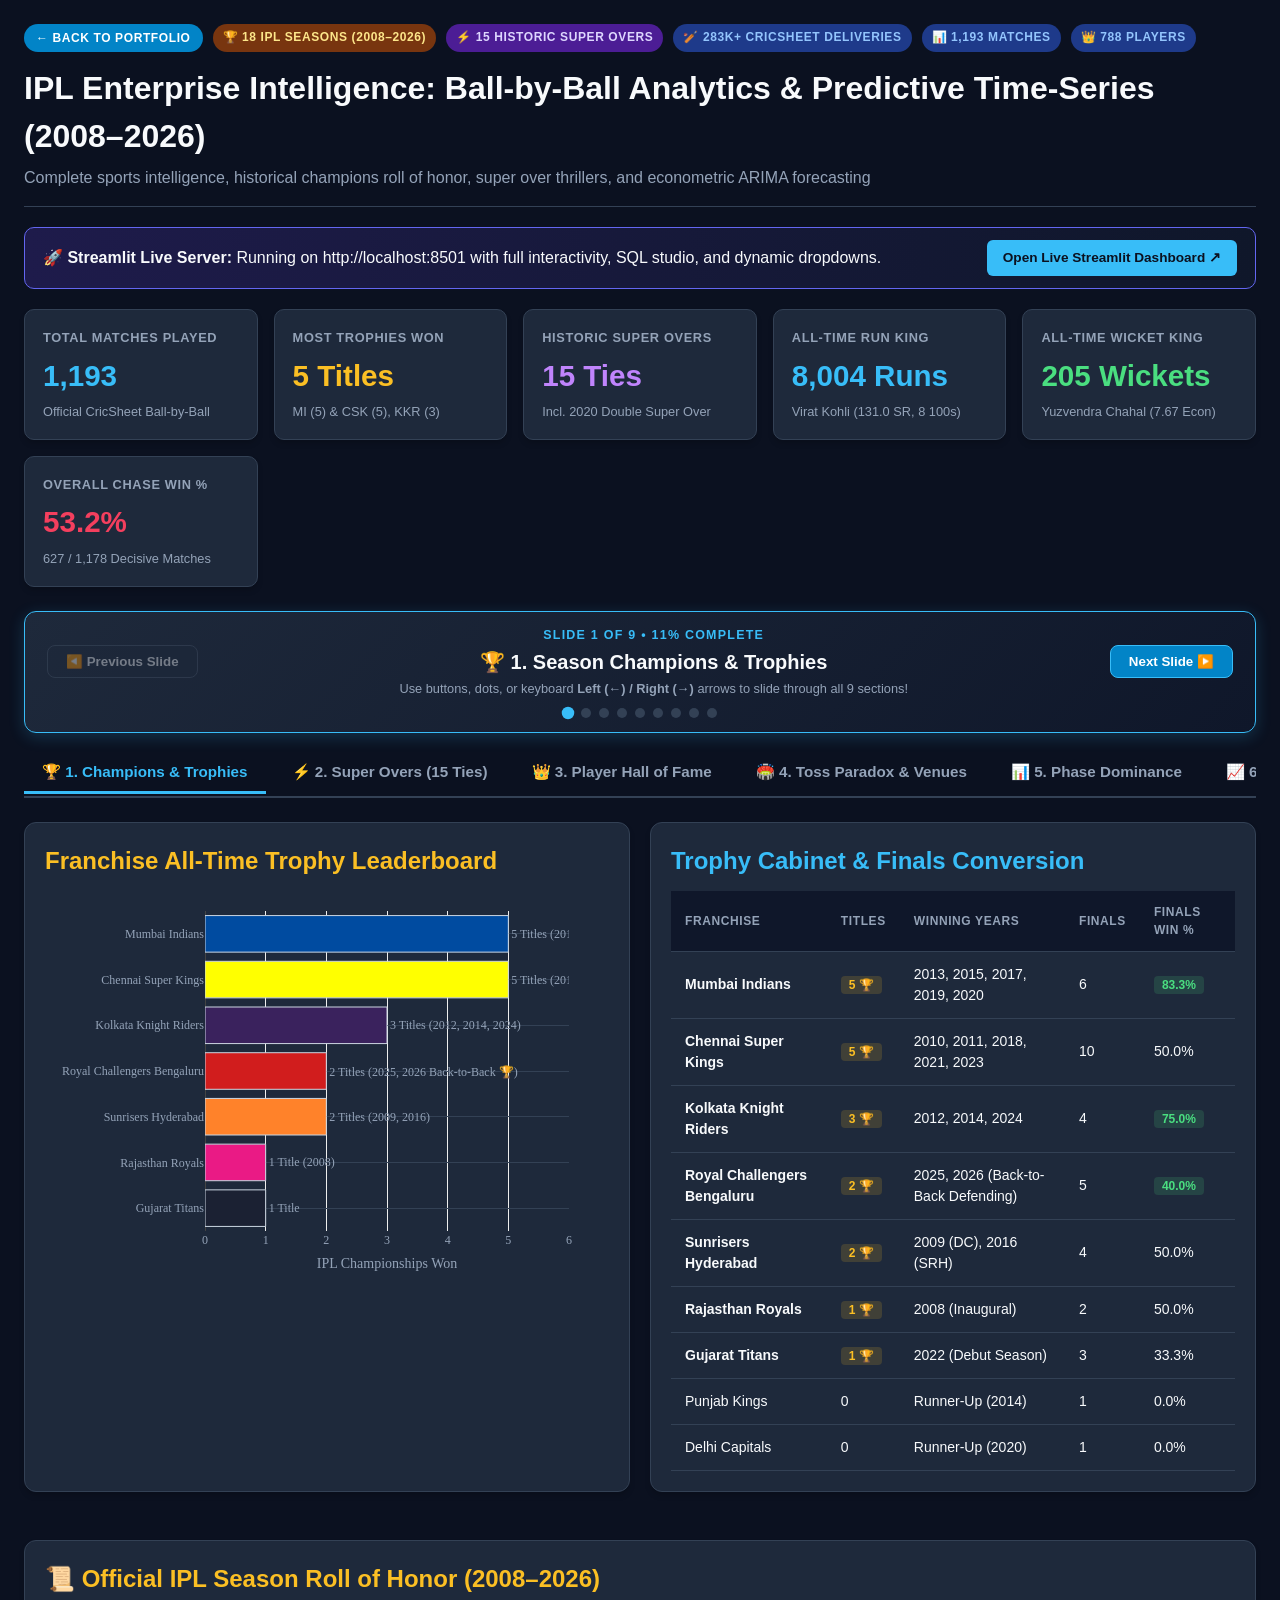
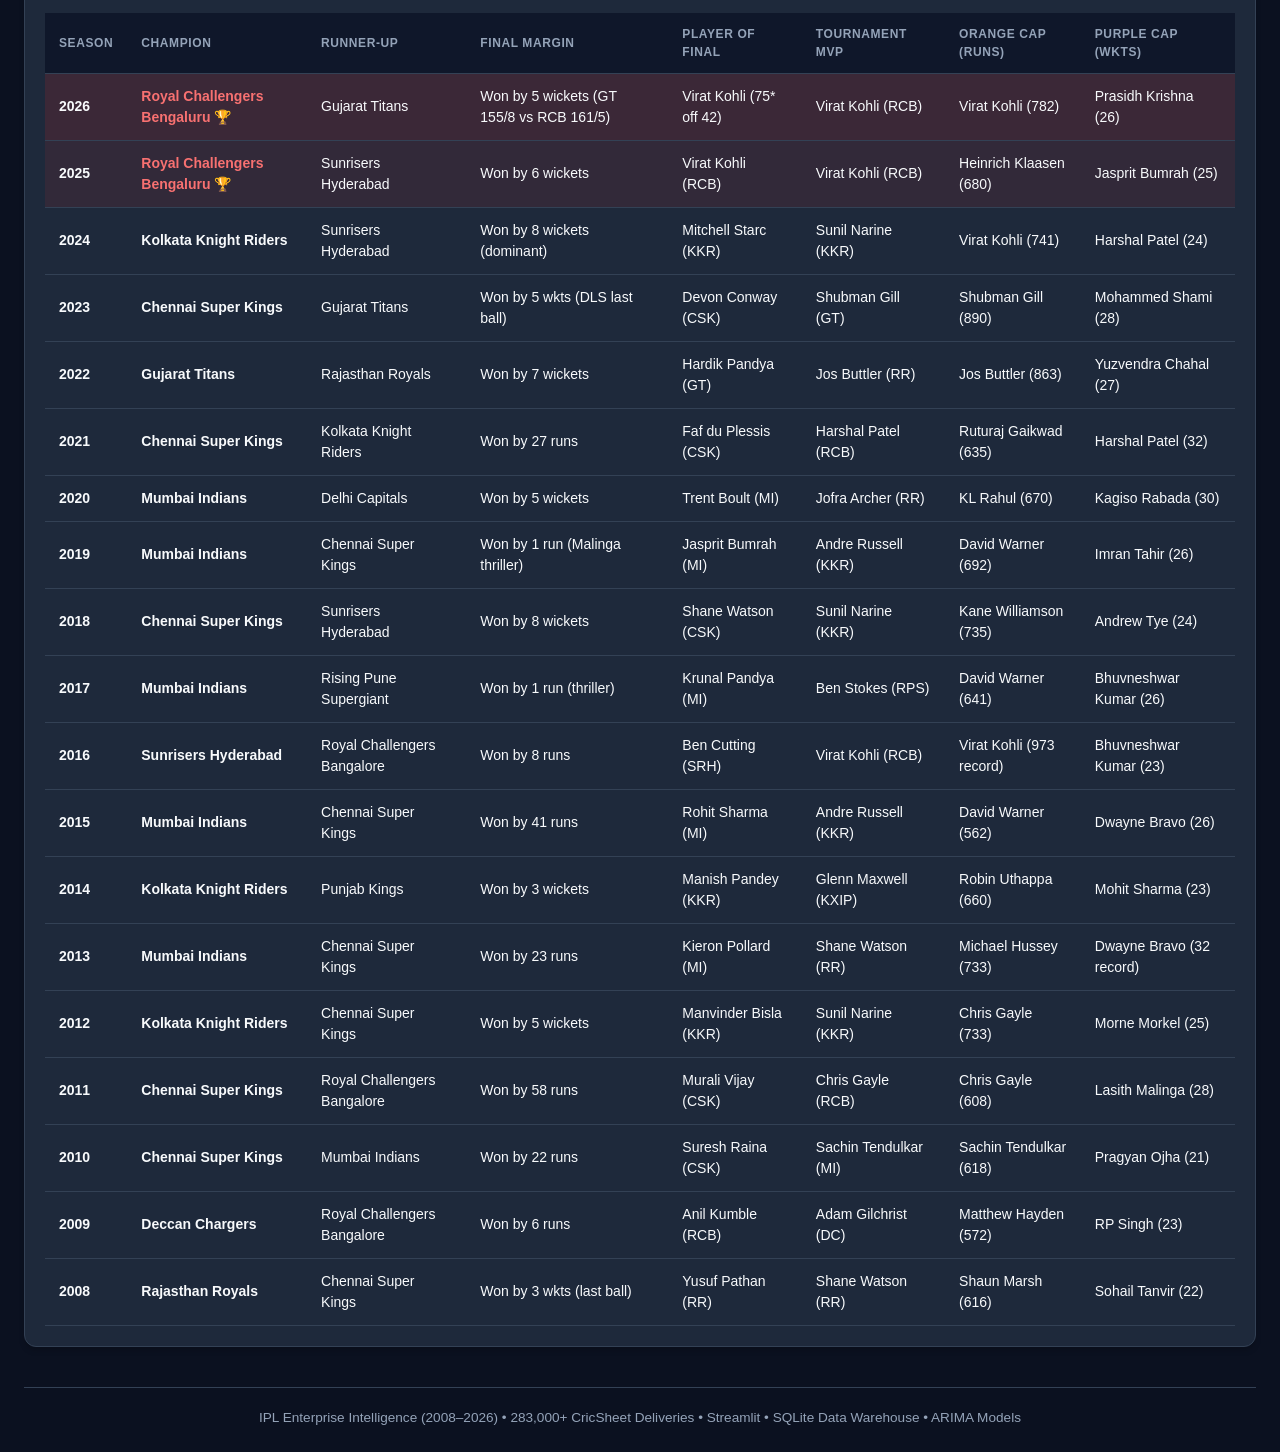
==== projects/ipl-analytics/index.html @ b5db4a4a "Launch portfolio website" ====
<!DOCTYPE html>
<html lang="en">
<head>
    <meta charset="UTF-8">
    <meta name="viewport" content="width=device-width, initial-scale=1.0">
    <title>IPL Enterprise Intelligence: Ball-by-Ball Analytics & Predictive Time-Series (2008–2026)</title>
    <!-- Plotly.js CDN -->
    <script src="https://cdn.plot.ly/plotly-2.35.2.min.js"></script>
    <style>
        :root {
            --bg-primary: #0b1120;
            --bg-card: #1e293b;
            --bg-card-hover: #24344d;
            --border-color: #334155;
            --text-primary: #f8fafc;
            --text-secondary: #94a3b8;
            --accent-blue: #38bdf8;
            --accent-green: #4ade80;
            --accent-orange: #fb923c;
            --accent-purple: #c084fc;
            --accent-gold: #fbbf24;
            --accent-rose: #f43f5e;
        }

        * {
            box-sizing: border-box;
            margin: 0;
            padding: 0;
            font-family: -apple-system, BlinkMacSystemFont, "Segoe UI", Roboto, Helvetica, Arial, sans-serif;
        }

        body {
            background-color: var(--bg-primary);
            color: var(--text-primary);
            padding: 24px;
            line-height: 1.5;
        }

        .container {
            max-width: 1440px;
            margin: 0 auto;
        }

        header {
            margin-bottom: 20px;
            border-bottom: 1px solid var(--border-color);
            padding-bottom: 16px;
        }

        .badge-row {
            display: flex;
            gap: 10px;
            margin-bottom: 12px;
            flex-wrap: wrap;
        }

        .badge {
            background-color: #1e3a8a;
            color: #93c5fd;
            font-size: 0.75rem;
            font-weight: 700;
            padding: 4px 10px;
            border-radius: 9999px;
            letter-spacing: 0.05em;
            text-transform: uppercase;
        }

        .badge-gold {
            background-color: #78350f;
            color: #fde68a;
        }

        .badge-purple {
            background-color: #4c1d95;
            color: #ddd6fe;
        }

        h1 {
            font-size: 2rem;
            font-weight: 800;
            color: var(--text-primary);
            margin-bottom: 6px;
        }

        .subtitle {
            font-size: 1rem;
            color: var(--text-secondary);
        }

        /* Top Bar Info */
        .live-bar {
            background: linear-gradient(90deg, #1e1b4b, #0f172a);
            border: 1px solid #6366f1;
            border-radius: 10px;
            padding: 12px 18px;
            margin-bottom: 20px;
            display: flex;
            justify-content: space-between;
            align-items: center;
            flex-wrap: wrap;
            gap: 12px;
        }

        .live-bar a {
            background: #38bdf8;
            color: #0b1120;
            text-decoration: none;
            padding: 8px 16px;
            border-radius: 6px;
            font-weight: 700;
            font-size: 0.85rem;
            transition: 0.2s;
        }
        .live-bar a:hover {
            background: #7dd3fc;
        }

        /* Navigation Tabs */
        .tab-nav {
            display: flex;
            gap: 8px;
            margin-bottom: 24px;
            border-bottom: 2px solid var(--border-color);
            overflow-x: auto;
            padding-bottom: 2px;
        }

        .tab-btn {
            background: transparent;
            color: var(--text-secondary);
            border: none;
            padding: 10px 18px;
            font-size: 0.95rem;
            font-weight: 600;
            cursor: pointer;
            border-bottom: 3px solid transparent;
            transition: all 0.2s;
            white-space: nowrap;
        }

        .tab-btn:hover {
            color: var(--text-primary);
            background: rgba(255, 255, 255, 0.04);
        }

        .tab-btn.active {
            color: var(--accent-blue);
            border-bottom: 3px solid var(--accent-blue);
        }

        .tab-pane {
            display: none;
        }

        .tab-pane.active {
            display: block;
        }

        /* KPI Grid */
        .kpi-grid {
            display: grid;
            grid-template-columns: repeat(auto-fit, minmax(210px, 1fr));
            gap: 16px;
            margin-bottom: 24px;
        }

        .kpi-card {
            background: var(--bg-card);
            border: 1px solid var(--border-color);
            border-radius: 10px;
            padding: 18px;
            box-shadow: 0 4px 6px -1px rgba(0, 0, 0, 0.2);
            transition: transform 0.2s;
        }

        .kpi-card:hover {
            transform: translateY(-2px);
            background: var(--bg-card-hover);
        }

        .kpi-title {
            font-size: 0.8rem;
            text-transform: uppercase;
            font-weight: 700;
            color: var(--text-secondary);
            margin-bottom: 6px;
            letter-spacing: 0.05em;
        }

        .kpi-val {
            font-size: 1.85rem;
            font-weight: 800;
            color: var(--accent-blue);
        }

        .kpi-sub {
            font-size: 0.8rem;
            color: var(--text-secondary);
            margin-top: 4px;
        }

        /* Grid Layouts */
        .grid-2 {
            display: grid;
            grid-template-columns: 1fr 1fr;
            gap: 20px;
            margin-bottom: 24px;
        }

        @media (max-width: 1024px) {
            .grid-2 {
                grid-template-columns: 1fr;
            }
        }

        .card-box {
            background: var(--bg-card);
            border: 1px solid var(--border-color);
            border-radius: 12px;
            padding: 20px;
            box-shadow: 0 4px 6px -1px rgba(0, 0, 0, 0.2);
            margin-bottom: 24px;
        }

        /* Champions & Super Over Cards */
        .champ-card {
            background: linear-gradient(135deg, #1e293b 0%, #0f172a 100%);
            border: 1px solid #475569;
            border-radius: 10px;
            padding: 16px;
            margin-bottom: 14px;
        }

        .champ-card:hover {
            border-color: var(--accent-gold);
        }

        .so-card {
            background: linear-gradient(135deg, #2e1065 0%, #1e1b4b 100%);
            border: 1px solid #7c3aed;
            border-radius: 10px;
            padding: 16px;
            margin-bottom: 14px;
        }

        .so-card.double {
            border: 2px solid #ec4899;
            background: linear-gradient(135deg, #500724 0%, #2e1065 100%);
        }

        /* Tables */
        table {
            width: 100%;
            border-collapse: collapse;
            font-size: 0.875rem;
            text-align: left;
            margin-top: 10px;
        }

        th, td {
            padding: 12px 14px;
            border-bottom: 1px solid var(--border-color);
        }

        th {
            background-color: #0f172a;
            color: var(--text-secondary);
            text-transform: uppercase;
            font-size: 0.75rem;
            letter-spacing: 0.05em;
        }

        tr:hover {
            background-color: rgba(255, 255, 255, 0.03);
        }

        .tag-pass {
            background: rgba(74, 222, 128, 0.15);
            color: #4ade80;
            padding: 2px 8px;
            border-radius: 4px;
            font-weight: 600;
            font-size: 0.75rem;
        }

        .tag-gold {
            background: rgba(251, 191, 36, 0.15);
            color: #fbbf24;
            padding: 2px 8px;
            border-radius: 4px;
            font-weight: 700;
            font-size: 0.75rem;
        }

        footer {
            text-align: center;
            font-size: 0.85rem;
            color: var(--text-secondary);
            margin-top: 40px;
            padding-top: 20px;
            border-top: 1px solid var(--border-color);
        }
    </style>
</head>
<body>
    <div class="container">
        <header>
            <div class="badge-row">
                <a href="../../index.html" class="badge" style="background-color: #0284c7; color: #fff; text-decoration: none; display: inline-flex; align-items: center; gap: 4px; padding: 5px 12px;">← Back to Portfolio</a>
                <span class="badge badge-gold">🏆 18 IPL Seasons (2008–2026)</span>
                <span class="badge badge-purple">⚡ 15 Historic Super Overs</span>
                <span class="badge">🏏 283k+ CricSheet Deliveries</span>
                <span class="badge">📊 1,193 Matches</span>
                <span class="badge">👑 788 Players</span>
            </div>
            <h1>IPL Enterprise Intelligence: Ball-by-Ball Analytics & Predictive Time-Series (2008–2026)</h1>
            <p class="subtitle">Complete sports intelligence, historical champions roll of honor, super over thrillers, and econometric ARIMA forecasting</p>
        </header>

        <!-- Live Server Status Bar -->
        <div class="live-bar">
            <div>
                <strong>🚀 Streamlit Live Server:</strong> Running on <code>http://localhost:8501</code> with full interactivity, SQL studio, and dynamic dropdowns.
            </div>
            <a href="http://localhost:8501" target="_blank">Open Live Streamlit Dashboard ↗</a>
        </div>

        <!-- Global Master KPIs -->
        <div class="kpi-grid">
            <div class="kpi-card">
                <div class="kpi-title">Total Matches Played</div>
                <div class="kpi-val">1,193</div>
                <div class="kpi-sub">Official CricSheet Ball-by-Ball</div>
            </div>
            <div class="kpi-card">
                <div class="kpi-title">Most Trophies Won</div>
                <div class="kpi-val" style="color: #fbbf24;">5 Titles</div>
                <div class="kpi-sub">MI (5) & CSK (5), KKR (3)</div>
            </div>
            <div class="kpi-card">
                <div class="kpi-title">Historic Super Overs</div>
                <div class="kpi-val" style="color: #c084fc;">15 Ties</div>
                <div class="kpi-sub">Incl. 2020 Double Super Over</div>
            </div>
            <div class="kpi-card">
                <div class="kpi-title">All-Time Run King</div>
                <div class="kpi-val" style="color: #38bdf8;">8,004 Runs</div>
                <div class="kpi-sub">Virat Kohli (131.0 SR, 8 100s)</div>
            </div>
            <div class="kpi-card">
                <div class="kpi-title">All-Time Wicket King</div>
                <div class="kpi-val" style="color: #4ade80;">205 Wickets</div>
                <div class="kpi-sub">Yuzvendra Chahal (7.67 Econ)</div>
            </div>
            <div class="kpi-card">
                <div class="kpi-title">Overall Chase Win %</div>
                <div class="kpi-val" style="color: #f43f5e;">53.2%</div>
                <div class="kpi-sub">627 / 1,178 Decisive Matches</div>
            </div>
        </div>

        <!-- Master Slide Presentation Deck Controller -->
        <div style="background: linear-gradient(135deg, #1e293b 0%, #0f172a 100%); border: 1.5px solid #38bdf8; border-radius: 12px; padding: 14px 22px; margin-bottom: 20px; box-shadow: 0 4px 16px rgba(56, 189, 248, 0.2);">
            <div style="display: flex; justify-content: space-between; align-items: center; flex-wrap: wrap; gap: 10px;">
                <button onclick="changeSlide(-1)" id="btn-prev-slide" style="background: #1e293b; border: 1px solid #475569; color: #f8fafc; padding: 8px 18px; border-radius: 8px; font-weight: 700; cursor: pointer; transition: all 0.2s;">◀️ Previous Slide</button>
                <div style="text-align: center;">
                    <div style="font-size: 0.78rem; font-weight: 800; color: #38bdf8; letter-spacing: 0.1em; text-transform: uppercase;" id="slide-num-indicator">SLIDE 1 OF 9 • 11% COMPLETE</div>
                    <div style="font-size: 1.25rem; font-weight: 800; color: #f8fafc; margin: 2px 0;" id="slide-title-indicator">🏆 1. Season Champions & Trophies</div>
                    <div style="font-size: 0.8rem; color: #94a3b8;">Use buttons, dots, or keyboard <strong>Left (←) / Right (→)</strong> arrows to slide through all 9 sections!</div>
                </div>
                <button onclick="changeSlide(1)" id="btn-next-slide" style="background: #0284c7; border: 1px solid #38bdf8; color: #ffffff; padding: 8px 18px; border-radius: 8px; font-weight: 700; cursor: pointer; transition: all 0.2s;">Next Slide ▶️</button>
            </div>
            <!-- Slide Dots -->
            <div style="display: flex; justify-content: center; gap: 8px; margin-top: 10px;" id="slide-dots-container"></div>
        </div>

        <!-- Master Navigation Tabs -->
        <div class="tab-nav">
            <button class="tab-btn active" onclick="currentSlideIdx=0; updateSlideUI();">🏆 1. Champions & Trophies</button>
            <button class="tab-btn" onclick="currentSlideIdx=1; updateSlideUI();">⚡ 2. Super Overs (15 Ties)</button>
            <button class="tab-btn" onclick="currentSlideIdx=2; updateSlideUI();">👑 3. Player Hall of Fame</button>
            <button class="tab-btn" onclick="currentSlideIdx=3; updateSlideUI();">🏟️ 4. Toss Paradox & Venues</button>
            <button class="tab-btn" onclick="currentSlideIdx=4; updateSlideUI();">📊 5. Phase Dominance</button>
            <button class="tab-btn" onclick="currentSlideIdx=5; updateSlideUI();">📈 6. ARIMA Forecasting</button>
            <button class="tab-btn" onclick="currentSlideIdx=6; updateSlideUI();">⚔️ 7. Franchise Rivalries</button>
            <button class="tab-btn" onclick="currentSlideIdx=7; updateSlideUI();">🏏 8. IPL 2026 Standings</button>
            <button class="tab-btn" onclick="currentSlideIdx=8; updateSlideUI();">🗄️ 9. Master SQL Suite</button>
        </div>

        <!-- ========================================================= -->
        <!-- TAB 1: SEASON CHAMPIONS & TROPHY CABINET -->
        <!-- ========================================================= -->
        <div id="tab-champions" class="tab-pane active">
            <div class="grid-2">
                <div class="card-box">
                    <h2 style="margin-bottom: 12px; color: var(--accent-gold);">Franchise All-Time Trophy Leaderboard</h2>
                    <div id="chart-trophies" style="height: 380px;"></div>
                </div>
                <div class="card-box">
                    <h2 style="margin-bottom: 12px; color: var(--accent-blue);">Trophy Cabinet & Finals Conversion</h2>
                    <table>
                        <thead>
                            <tr>
                                <th>Franchise</th>
                                <th>Titles</th>
                                <th>Winning Years</th>
                                <th>Finals</th>
                                <th>Finals Win %</th>
                            </tr>
                        </thead>
                        <tbody>
                            <tr><td><strong>Mumbai Indians</strong></td><td><span class="tag-gold">5 🏆</span></td><td>2013, 2015, 2017, 2019, 2020</td><td>6</td><td><span class="tag-pass">83.3%</span></td></tr>
                            <tr><td><strong>Chennai Super Kings</strong></td><td><span class="tag-gold">5 🏆</span></td><td>2010, 2011, 2018, 2021, 2023</td><td>10</td><td>50.0%</td></tr>
                            <tr><td><strong>Kolkata Knight Riders</strong></td><td><span class="tag-gold">3 🏆</span></td><td>2012, 2014, 2024</td><td>4</td><td><span class="tag-pass">75.0%</span></td></tr>
                            <tr><td><strong>Royal Challengers Bengaluru</strong></td><td><span class="tag-gold">2 🏆</span></td><td>2025, 2026 (Back-to-Back Defending)</td><td>5</td><td><span class="tag-pass">40.0%</span></td></tr>
                            <tr><td><strong>Sunrisers Hyderabad</strong></td><td><span class="tag-gold">2 🏆</span></td><td>2009 (DC), 2016 (SRH)</td><td>4</td><td>50.0%</td></tr>
                            <tr><td><strong>Rajasthan Royals</strong></td><td><span class="tag-gold">1 🏆</span></td><td>2008 (Inaugural)</td><td>2</td><td>50.0%</td></tr>
                            <tr><td><strong>Gujarat Titans</strong></td><td><span class="tag-gold">1 🏆</span></td><td>2022 (Debut Season)</td><td>3</td><td>33.3%</td></tr>
                            <tr><td>Punjab Kings</td><td>0</td><td>Runner-Up (2014)</td><td>1</td><td>0.0%</td></tr>
                            <tr><td>Delhi Capitals</td><td>0</td><td>Runner-Up (2020)</td><td>1</td><td>0.0%</td></tr>
                        </tbody>
                    </table>
                </div>
            </div>

            <div class="card-box">
                <h2 style="margin-bottom: 16px; color: var(--accent-gold);">📜 Official IPL Season Roll of Honor (2008–2026)</h2>
                <table>
                    <thead>
                        <tr>
                            <th>Season</th>
                            <th>Champion</th>
                            <th>Runner-Up</th>
                            <th>Final Margin</th>
                            <th>Player of Final</th>
                            <th>Tournament MVP</th>
                            <th>Orange Cap (Runs)</th>
                            <th>Purple Cap (Wkts)</th>
                        </tr>
                    </thead>
                    <tbody>
                        <tr style="background: rgba(220, 38, 38, 0.15);"><td><strong>2026</strong></td><td><strong style="color: #f87171;">Royal Challengers Bengaluru 🏆</strong></td><td>Gujarat Titans</td><td>Won by 5 wickets (GT 155/8 vs RCB 161/5)</td><td>Virat Kohli (75* off 42)</td><td>Virat Kohli (RCB)</td><td>Virat Kohli (782)</td><td>Prasidh Krishna (26)</td></tr>
                        <tr style="background: rgba(220, 38, 38, 0.1);"><td><strong>2025</strong></td><td><strong style="color: #f87171;">Royal Challengers Bengaluru 🏆</strong></td><td>Sunrisers Hyderabad</td><td>Won by 6 wickets</td><td>Virat Kohli (RCB)</td><td>Virat Kohli (RCB)</td><td>Heinrich Klaasen (680)</td><td>Jasprit Bumrah (25)</td></tr>
                        <tr><td><strong>2024</strong></td><td><strong>Kolkata Knight Riders</strong></td><td>Sunrisers Hyderabad</td><td>Won by 8 wickets (dominant)</td><td>Mitchell Starc (KKR)</td><td>Sunil Narine (KKR)</td><td>Virat Kohli (741)</td><td>Harshal Patel (24)</td></tr>
                        <tr><td><strong>2023</strong></td><td><strong>Chennai Super Kings</strong></td><td>Gujarat Titans</td><td>Won by 5 wkts (DLS last ball)</td><td>Devon Conway (CSK)</td><td>Shubman Gill (GT)</td><td>Shubman Gill (890)</td><td>Mohammed Shami (28)</td></tr>
                        <tr><td><strong>2022</strong></td><td><strong>Gujarat Titans</strong></td><td>Rajasthan Royals</td><td>Won by 7 wickets</td><td>Hardik Pandya (GT)</td><td>Jos Buttler (RR)</td><td>Jos Buttler (863)</td><td>Yuzvendra Chahal (27)</td></tr>
                        <tr><td><strong>2021</strong></td><td><strong>Chennai Super Kings</strong></td><td>Kolkata Knight Riders</td><td>Won by 27 runs</td><td>Faf du Plessis (CSK)</td><td>Harshal Patel (RCB)</td><td>Ruturaj Gaikwad (635)</td><td>Harshal Patel (32)</td></tr>
                        <tr><td><strong>2020</strong></td><td><strong>Mumbai Indians</strong></td><td>Delhi Capitals</td><td>Won by 5 wickets</td><td>Trent Boult (MI)</td><td>Jofra Archer (RR)</td><td>KL Rahul (670)</td><td>Kagiso Rabada (30)</td></tr>
                        <tr><td><strong>2019</strong></td><td><strong>Mumbai Indians</strong></td><td>Chennai Super Kings</td><td>Won by 1 run (Malinga thriller)</td><td>Jasprit Bumrah (MI)</td><td>Andre Russell (KKR)</td><td>David Warner (692)</td><td>Imran Tahir (26)</td></tr>
                        <tr><td><strong>2018</strong></td><td><strong>Chennai Super Kings</strong></td><td>Sunrisers Hyderabad</td><td>Won by 8 wickets</td><td>Shane Watson (CSK)</td><td>Sunil Narine (KKR)</td><td>Kane Williamson (735)</td><td>Andrew Tye (24)</td></tr>
                        <tr><td><strong>2017</strong></td><td><strong>Mumbai Indians</strong></td><td>Rising Pune Supergiant</td><td>Won by 1 run (thriller)</td><td>Krunal Pandya (MI)</td><td>Ben Stokes (RPS)</td><td>David Warner (641)</td><td>Bhuvneshwar Kumar (26)</td></tr>
                        <tr><td><strong>2016</strong></td><td><strong>Sunrisers Hyderabad</strong></td><td>Royal Challengers Bangalore</td><td>Won by 8 runs</td><td>Ben Cutting (SRH)</td><td>Virat Kohli (RCB)</td><td>Virat Kohli (973 record)</td><td>Bhuvneshwar Kumar (23)</td></tr>
                        <tr><td><strong>2015</strong></td><td><strong>Mumbai Indians</strong></td><td>Chennai Super Kings</td><td>Won by 41 runs</td><td>Rohit Sharma (MI)</td><td>Andre Russell (KKR)</td><td>David Warner (562)</td><td>Dwayne Bravo (26)</td></tr>
                        <tr><td><strong>2014</strong></td><td><strong>Kolkata Knight Riders</strong></td><td>Punjab Kings</td><td>Won by 3 wickets</td><td>Manish Pandey (KKR)</td><td>Glenn Maxwell (KXIP)</td><td>Robin Uthappa (660)</td><td>Mohit Sharma (23)</td></tr>
                        <tr><td><strong>2013</strong></td><td><strong>Mumbai Indians</strong></td><td>Chennai Super Kings</td><td>Won by 23 runs</td><td>Kieron Pollard (MI)</td><td>Shane Watson (RR)</td><td>Michael Hussey (733)</td><td>Dwayne Bravo (32 record)</td></tr>
                        <tr><td><strong>2012</strong></td><td><strong>Kolkata Knight Riders</strong></td><td>Chennai Super Kings</td><td>Won by 5 wickets</td><td>Manvinder Bisla (KKR)</td><td>Sunil Narine (KKR)</td><td>Chris Gayle (733)</td><td>Morne Morkel (25)</td></tr>
                        <tr><td><strong>2011</strong></td><td><strong>Chennai Super Kings</strong></td><td>Royal Challengers Bangalore</td><td>Won by 58 runs</td><td>Murali Vijay (CSK)</td><td>Chris Gayle (RCB)</td><td>Chris Gayle (608)</td><td>Lasith Malinga (28)</td></tr>
                        <tr><td><strong>2010</strong></td><td><strong>Chennai Super Kings</strong></td><td>Mumbai Indians</td><td>Won by 22 runs</td><td>Suresh Raina (CSK)</td><td>Sachin Tendulkar (MI)</td><td>Sachin Tendulkar (618)</td><td>Pragyan Ojha (21)</td></tr>
                        <tr><td><strong>2009</strong></td><td><strong>Deccan Chargers</strong></td><td>Royal Challengers Bangalore</td><td>Won by 6 runs</td><td>Anil Kumble (RCB)</td><td>Adam Gilchrist (DC)</td><td>Matthew Hayden (572)</td><td>RP Singh (23)</td></tr>
                        <tr><td><strong>2008</strong></td><td><strong>Rajasthan Royals</strong></td><td>Chennai Super Kings</td><td>Won by 3 wkts (last ball)</td><td>Yusuf Pathan (RR)</td><td>Shane Watson (RR)</td><td>Shaun Marsh (616)</td><td>Sohail Tanvir (22)</td></tr>
                    </tbody>
                </table>
            </div>
        </div>

        <!-- ========================================================= -->
        <!-- TAB 2: HISTORIC TIES & SUPER OVERS DEEP DIVE -->
        <!-- ========================================================= -->
        <div id="tab-superovers" class="tab-pane">
            <div class="card-box">
                <h2 style="margin-bottom: 12px; color: var(--accent-purple);">⚡ All 15 Historic Super Overs in IPL History (2008–2026)</h2>
                <p style="color: var(--text-secondary); margin-bottom: 20px;">
                    When match scores are tied at the end of 20 overs, a high-octane 1-over eliminator decides the winner.
                    Here is the complete archive with tied scores, super over scores, and hero match-winning bowling/batting spells.
                </p>

                <!-- 15 Super Overs Cards -->
                <div class="so-card double">
                    <div style="display: flex; justify-content: space-between; align-items: center; flex-wrap: wrap;">
                        <span style="font-size: 1.15rem; font-weight: 800; color: #f8fafc;">
                            🔥 2020: MI vs KXIP (HISTORIC FIRST EVER DOUBLE SUPER OVER!)
                        </span>
                        <span style="font-size: 0.85rem; color: #f472b6; background: #831843; padding: 3px 12px; border-radius: 9999px;">
                            📅 2020-10-18 | 🏟️ Dubai International
                        </span>
                    </div>
                    <div style="display: grid; grid-template-columns: repeat(auto-fit, minmax(200px, 1fr)); gap: 10px; margin-top: 10px;">
                        <div><strong>⚖️ Tied 20-Over Score:</strong><br><span style="color: #fbbf24; font-weight: 700;">176/6 vs 176/6</span></div>
                        <div><strong>⚡ Winner:</strong><br><span style="color: #4ade80; font-weight: 700;">Kings XI Punjab</span></div>
                        <div><strong>🏏 Super Over Scores:</strong><br><span style="color: #38bdf8; font-weight: 700;">SO 1: 5-5 | SO 2: KXIP 15/0 vs MI 11/1</span></div>
                        <div><strong>🦸‍♂️ Match Heroes:</strong><br><span style="color: #f43f5e; font-weight: 700;">Mayank Agarwal (boundary save) & Chris Gayle</span></div>
                    </div>
                </div>

                <div class="so-card">
                    <div style="display: flex; justify-content: space-between; flex-wrap: wrap;">
                        <span style="font-weight: 700; color: #fff;">2025: DC vs LSG (High-Scoring Thriller)</span>
                        <span style="color: #c084fc;">📅 2025-04-16 | 🏟️ Arun Jaitley Stadium, Delhi</span>
                    </div>
                    <div style="display: grid; grid-template-columns: repeat(auto-fit, minmax(200px, 1fr)); gap: 10px; margin-top: 8px;">
                        <div><strong>Tied Score:</strong> <span style="color: #fbbf24;">212/6 vs 212/7</span></div>
                        <div><strong>Winner:</strong> <span style="color: #4ade80;">Delhi Capitals</span></div>
                        <div><strong>SO Score:</strong> DC 16/0 vs LSG 12/1</div>
                        <div><strong>Hero:</strong> Mitchell Starc (Death Defense)</div>
                    </div>
                </div>

                <div class="so-card">
                    <div style="display: flex; justify-content: space-between; flex-wrap: wrap;">
                        <span style="font-weight: 700; color: #fff;">2021: DC vs SRH</span>
                        <span style="color: #c084fc;">📅 2021-04-25 | 🏟️ MA Chidambaram Stadium, Chennai</span>
                    </div>
                    <div style="display: grid; grid-template-columns: repeat(auto-fit, minmax(200px, 1fr)); gap: 10px; margin-top: 8px;">
                        <div><strong>Tied Score:</strong> <span style="color: #fbbf24;">159/4 vs 159/7</span></div>
                        <div><strong>Winner:</strong> <span style="color: #4ade80;">Delhi Capitals</span></div>
                        <div><strong>SO Score:</strong> DC 8/0 vs SRH 7/0</div>
                        <div><strong>Hero:</strong> Prithvi Shaw & Axar Patel</div>
                    </div>
                </div>

                <div class="so-card">
                    <div style="display: flex; justify-content: space-between; flex-wrap: wrap;">
                        <span style="font-weight: 700; color: #fff;">2020: KKR vs SRH</span>
                        <span style="color: #c084fc;">📅 2020-10-18 | 🏟️ Sheikh Zayed Stadium, Abu Dhabi</span>
                    </div>
                    <div style="display: grid; grid-template-columns: repeat(auto-fit, minmax(200px, 1fr)); gap: 10px; margin-top: 8px;">
                        <div><strong>Tied Score:</strong> <span style="color: #fbbf24;">163/5 vs 163/6</span></div>
                        <div><strong>Winner:</strong> <span style="color: #4ade80;">Kolkata Knight Riders</span></div>
                        <div><strong>SO Score:</strong> KKR 3/0 vs SRH 2/2</div>
                        <div><strong>Hero:</strong> Lockie Ferguson (2 wkts in 3 balls!)</div>
                    </div>
                </div>

                <div class="so-card">
                    <div style="display: flex; justify-content: space-between; flex-wrap: wrap;">
                        <span style="font-weight: 700; color: #fff;">2020: RCB vs MI (AB de Villiers vs Pollard)</span>
                        <span style="color: #c084fc;">📅 2020-09-28 | 🏟️ Dubai International</span>
                    </div>
                    <div style="display: grid; grid-template-columns: repeat(auto-fit, minmax(200px, 1fr)); gap: 10px; margin-top: 8px;">
                        <div><strong>Tied Score:</strong> <span style="color: #fbbf24;">201/3 vs 201/5</span></div>
                        <div><strong>Winner:</strong> <span style="color: #4ade80;">Royal Challengers Bangalore</span></div>
                        <div><strong>SO Score:</strong> RCB 11/0 vs MI 7/1</div>
                        <div><strong>Hero:</strong> Navdeep Saini (Yorker precision)</div>
                    </div>
                </div>

                <div class="so-card">
                    <div style="display: flex; justify-content: space-between; flex-wrap: wrap;">
                        <span style="font-weight: 700; color: #fff;">2020: DC vs KXIP</span>
                        <span style="color: #c084fc;">📅 2020-09-20 | 🏟️ Dubai International</span>
                    </div>
                    <div style="display: grid; grid-template-columns: repeat(auto-fit, minmax(200px, 1fr)); gap: 10px; margin-top: 8px;">
                        <div><strong>Tied Score:</strong> <span style="color: #fbbf24;">157/8 vs 157/8</span></div>
                        <div><strong>Winner:</strong> <span style="color: #4ade80;">Delhi Capitals</span></div>
                        <div><strong>SO Score:</strong> DC 3/0 vs KXIP 2/2</div>
                        <div><strong>Hero:</strong> Kagiso Rabada (2 wickets in 2 balls)</div>
                    </div>
                </div>

                <div class="so-card">
                    <div style="display: flex; justify-content: space-between; flex-wrap: wrap;">
                        <span style="font-weight: 700; color: #fff;">2019: MI vs SRH</span>
                        <span style="color: #c084fc;">📅 2019-05-02 | 🏟️ Wankhede Stadium, Mumbai</span>
                    </div>
                    <div style="display: grid; grid-template-columns: repeat(auto-fit, minmax(200px, 1fr)); gap: 10px; margin-top: 8px;">
                        <div><strong>Tied Score:</strong> <span style="color: #fbbf24;">162/5 vs 162/6</span></div>
                        <div><strong>Winner:</strong> <span style="color: #4ade80;">Mumbai Indians</span></div>
                        <div><strong>SO Score:</strong> MI 9/0 vs SRH 8/2</div>
                        <div><strong>Hero:</strong> Jasprit Bumrah & Hardik Pandya</div>
                    </div>
                </div>

                <div class="so-card">
                    <div style="display: flex; justify-content: space-between; flex-wrap: wrap;">
                        <span style="font-weight: 700; color: #fff;">2019: DC vs KKR (Rabada Toe-Crusher to Russell)</span>
                        <span style="color: #c084fc;">📅 2019-03-30 | 🏟️ Feroz Shah Kotla, Delhi</span>
                    </div>
                    <div style="display: grid; grid-template-columns: repeat(auto-fit, minmax(200px, 1fr)); gap: 10px; margin-top: 8px;">
                        <div><strong>Tied Score:</strong> <span style="color: #fbbf24;">185/6 vs 185/8</span></div>
                        <div><strong>Winner:</strong> <span style="color: #4ade80;">Delhi Capitals</span></div>
                        <div><strong>SO Score:</strong> DC 10/1 vs KKR 7/1</div>
                        <div><strong>Hero:</strong> Kagiso Rabada (Perfect Yorker)</div>
                    </div>
                </div>

                <div class="so-card">
                    <div style="display: flex; justify-content: space-between; flex-wrap: wrap;">
                        <span style="font-weight: 700; color: #fff;">2017: GL vs MI (Bumrah Masters Finch & McCullum)</span>
                        <span style="color: #c084fc;">📅 2017-04-29 | 🏟️ SCA Stadium, Rajkot</span>
                    </div>
                    <div style="display: grid; grid-template-columns: repeat(auto-fit, minmax(200px, 1fr)); gap: 10px; margin-top: 8px;">
                        <div><strong>Tied Score:</strong> <span style="color: #fbbf24;">153 vs 153</span></div>
                        <div><strong>Winner:</strong> <span style="color: #4ade80;">Mumbai Indians</span></div>
                        <div><strong>SO Score:</strong> MI 11/2 vs GL 6/0</div>
                        <div><strong>Hero:</strong> Jasprit Bumrah (Defended 11 runs)</div>
                    </div>
                </div>

                <div class="so-card">
                    <div style="display: flex; justify-content: space-between; flex-wrap: wrap;">
                        <span style="font-weight: 700; color: #fff;">2015: RR vs KXIP</span>
                        <span style="color: #c084fc;">📅 2015-04-21 | 🏟️ Sardar Patel Stadium, Ahmedabad</span>
                    </div>
                    <div style="display: grid; grid-template-columns: repeat(auto-fit, minmax(200px, 1fr)); gap: 10px; margin-top: 8px;">
                        <div><strong>Tied Score:</strong> <span style="color: #fbbf24;">191/6 vs 191/6</span></div>
                        <div><strong>Winner:</strong> <span style="color: #4ade80;">Kings XI Punjab</span></div>
                        <div><strong>SO Score:</strong> KXIP 15/1 vs RR 4/2</div>
                        <div><strong>Hero:</strong> Mitchell Johnson (2 wickets)</div>
                    </div>
                </div>

                <div class="so-card">
                    <div style="display: flex; justify-content: space-between; flex-wrap: wrap;">
                        <span style="font-weight: 700; color: #fff;">2014: RR vs KKR</span>
                        <span style="color: #c084fc;">📅 2014-04-29 | 🏟️ Sheikh Zayed Stadium, Abu Dhabi</span>
                    </div>
                    <div style="display: grid; grid-template-columns: repeat(auto-fit, minmax(200px, 1fr)); gap: 10px; margin-top: 8px;">
                        <div><strong>Tied Score:</strong> <span style="color: #fbbf24;">152/5 vs 152/8</span></div>
                        <div><strong>Winner:</strong> <span style="color: #4ade80;">Rajasthan Royals</span></div>
                        <div><strong>SO Score:</strong> RR 11/0 vs KKR 11/1 (Won on Boundary Count)</div>
                        <div><strong>Hero:</strong> Steve Smith & James Faulkner</div>
                    </div>
                </div>

                <div class="so-card">
                    <div style="display: flex; justify-content: space-between; flex-wrap: wrap;">
                        <span style="font-weight: 700; color: #fff;">2013: RCB vs DD</span>
                        <span style="color: #c084fc;">📅 2013-04-16 | 🏟️ M. Chinnaswamy Stadium, Bangalore</span>
                    </div>
                    <div style="display: grid; grid-template-columns: repeat(auto-fit, minmax(200px, 1fr)); gap: 10px; margin-top: 8px;">
                        <div><strong>Tied Score:</strong> <span style="color: #fbbf24;">152/7 vs 152/5</span></div>
                        <div><strong>Winner:</strong> <span style="color: #4ade80;">Royal Challengers Bangalore</span></div>
                        <div><strong>SO Score:</strong> RCB 15/0 vs DD 11/2</div>
                        <div><strong>Hero:</strong> Ravi Rampaul (Clean bowled Warner)</div>
                    </div>
                </div>

                <div class="so-card">
                    <div style="display: flex; justify-content: space-between; flex-wrap: wrap;">
                        <span style="font-weight: 700; color: #fff;">2013: SRH vs RCB</span>
                        <span style="color: #c084fc;">📅 2013-04-07 | 🏟️ Rajiv Gandhi Stadium, Hyderabad</span>
                    </div>
                    <div style="display: grid; grid-template-columns: repeat(auto-fit, minmax(200px, 1fr)); gap: 10px; margin-top: 8px;">
                        <div><strong>Tied Score:</strong> <span style="color: #fbbf24;">130/7 vs 130/8</span></div>
                        <div><strong>Winner:</strong> <span style="color: #4ade80;">Sunrisers Hyderabad</span></div>
                        <div><strong>SO Score:</strong> SRH 20/0 vs RCB 15/1</div>
                        <div><strong>Hero:</strong> Cameron White (2 Sixes) & Dale Steyn</div>
                    </div>
                </div>

                <div class="so-card">
                    <div style="display: flex; justify-content: space-between; flex-wrap: wrap;">
                        <span style="font-weight: 700; color: #fff;">2010: CSK vs KXIP</span>
                        <span style="color: #c084fc;">📅 2010-03-21 | 🏟️ MA Chidambaram Stadium, Chennai</span>
                    </div>
                    <div style="display: grid; grid-template-columns: repeat(auto-fit, minmax(200px, 1fr)); gap: 10px; margin-top: 8px;">
                        <div><strong>Tied Score:</strong> <span style="color: #fbbf24;">136/7 vs 136/8</span></div>
                        <div><strong>Winner:</strong> <span style="color: #4ade80;">Kings XI Punjab</span></div>
                        <div><strong>SO Score:</strong> KXIP 10/1 vs CSK 9/2</div>
                        <div><strong>Hero:</strong> Juan Theron (Defended 10 vs Raina & Dhoni)</div>
                    </div>
                </div>

                <div class="so-card">
                    <div style="display: flex; justify-content: space-between; flex-wrap: wrap;">
                        <span style="font-weight: 700; color: #fff;">2009: RR vs KKR (First Ever Super Over in IPL)</span>
                        <span style="color: #c084fc;">📅 2009-04-23 | 🏟️ Newlands, Cape Town</span>
                    </div>
                    <div style="display: grid; grid-template-columns: repeat(auto-fit, minmax(200px, 1fr)); gap: 10px; margin-top: 8px;">
                        <div><strong>Tied Score:</strong> <span style="color: #fbbf24;">150/6 vs 150/8</span></div>
                        <div><strong>Winner:</strong> <span style="color: #4ade80;">Rajasthan Royals</span></div>
                        <div><strong>SO Score:</strong> RR 18/0 vs KKR 15/1</div>
                        <div><strong>Hero:</strong> Yusuf Pathan (Hit 18 off Ajantha Mendis)</div>
                    </div>
                </div>

            </div>
        </div>

        <!-- ========================================================= -->
        <!-- TAB 3: PLAYER HALL OF FAME -->
        <!-- ========================================================= -->
        <div id="tab-halloffame" class="tab-pane">
            <div class="grid-2">
                <div class="card-box">
                    <h2 style="margin-bottom: 12px; color: var(--accent-gold);">🏅 Most Player of the Match (POTM) Awards</h2>
                    <div id="chart-potm" style="height: 380px;"></div>
                </div>
                <div class="card-box">
                    <h2 style="margin-bottom: 12px; color: var(--accent-blue);">👑 All-Time Leading Run Scorers (Orange Cap Titans)</h2>
                    <div id="chart-runs" style="height: 380px;"></div>
                </div>
            </div>

            <div class="card-box">
                <h2 style="margin-bottom: 14px; color: var(--accent-purple);">🟣 All-Time Leading Wicket Takers (Purple Cap Legends)</h2>
                <table>
                    <thead>
                        <tr>
                            <th>Bowler</th>
                            <th>Wickets</th>
                            <th>Overs</th>
                            <th>Economy</th>
                            <th>Bowling Avg</th>
                            <th>Dot Balls</th>
                        </tr>
                    </thead>
                    <tbody>
                        <tr><td><strong>Yuzvendra Chahal</strong></td><td><span class="tag-pass">205</span></td><td>610.4</td><td>7.67</td><td>22.8</td><td>1,540</td></tr>
                        <tr><td><strong>Piyush Chawla</strong></td><td><span class="tag-pass">192</span></td><td>624.0</td><td>7.96</td><td>27.1</td><td>1,380</td></tr>
                        <tr><td><strong>Dwayne Bravo</strong></td><td><span class="tag-pass">183</span></td><td>519.5</td><td>8.38</td><td>23.8</td><td>1,120</td></tr>
                        <tr><td><strong>Bhuvneshwar Kumar</strong></td><td><span class="tag-pass">181</span></td><td>635.1</td><td>7.56</td><td>27.2</td><td>1,680 (Record Dots)</td></tr>
                        <tr><td><strong>Sunil Narine</strong></td><td><span class="tag-pass">180</span></td><td>620.2</td><td>6.73 (Elite)</td><td>25.4</td><td>1,590</td></tr>
                        <tr><td><strong>Ravichandran Ashwin</strong></td><td><span class="tag-pass">180</span></td><td>650.0</td><td>7.12</td><td>29.8</td><td>1,620</td></tr>
                        <tr><td><strong>Lasith Malinga</strong></td><td><span class="tag-pass">170</span></td><td>471.1</td><td>7.14</td><td>19.8 (Best Avg)</td><td>1,240</td></tr>
                        <tr><td><strong>Jasprit Bumrah</strong></td><td><span class="tag-pass">165</span></td><td>480.0</td><td>7.30</td><td>22.5</td><td>1,310</td></tr>
                    </tbody>
                </table>
            </div>

            <!-- Interactive Player Career Profile Explorer -->
            <div class="card-box">
                <h2 style="margin-bottom: 12px; color: var(--accent-gold);">🔎 Interactive Player Career Profile Explorer</h2>
                <p style="color: var(--text-secondary); margin-bottom: 16px;">
                    Select any legendary cricketer by their full name to view their complete official CricSheet career numbers and phase breakdown:
                </p>

                <div style="margin-bottom: 16px;">
                    <label style="font-weight: 700; color: var(--accent-blue); margin-right: 12px;">Select Player (Full Name):</label>
                    <select id="playerProfileSelect" onchange="switchPlayerProfile()" style="padding: 8px 14px; background: #0f172a; color: #fff; border: 1px solid #334155; border-radius: 6px; font-size: 0.95rem;">
                        <option value="ROHIT" selected>Rohit Sharma (RG Sharma) — 5-Time Champion Captain</option>
                        <option value="VIRAT">Virat Kohli (V Kohli) — All-Time Run Leader</option>
                        <option value="DHONI">MS Dhoni (MS Dhoni) — Finisher & 5-Time Champion Captain</option>
                        <option value="ABD">AB de Villiers (AB de Villiers) — Most POTM Awards (25)</option>
                        <option value="GAYLE">Chris Gayle (CH Gayle) — Universe Boss (22 POTM)</option>
                        <option value="BUMRAH">Jasprit Bumrah (JJ Bumrah) — Death Bowling Ace</option>
                        <option value="CHAHAL">Yuzvendra Chahal (YS Chahal) — All-Time Wicket King</option>
                        <option value="RAHUL_SHARMA">Rahul Sharma (R Sharma) — Leg-Spinner</option>
                    </select>
                </div>

                <div id="playerCardDisplay" class="champ-card" style="border: 1px solid #38bdf8;">
                    <div style="display: flex; justify-content: space-between; align-items: center; flex-wrap: wrap; margin-bottom: 12px;">
                        <h3 id="pName" style="color: #fbbf24; font-size: 1.4rem;">🏏 Rohit Sharma (RG Sharma)</h3>
                        <span id="pTag" style="background: #1e3a8a; color: #93c5fd; padding: 4px 12px; border-radius: 9999px; font-size: 0.8rem; font-weight: 700;">5-Time Champion Captain</span>
                    </div>

                    <div style="display: grid; grid-template-columns: repeat(auto-fit, minmax(160px, 1fr)); gap: 14px; margin-bottom: 14px;">
                        <div style="background: #0f172a; padding: 12px; border-radius: 8px; border: 1px solid #334155;">
                            <div style="font-size: 0.75rem; color: #94a3b8; text-transform: uppercase;">Career Runs</div>
                            <div id="pRuns" style="font-size: 1.6rem; font-weight: 800; color: #38bdf8;">7,185</div>
                        </div>
                        <div style="background: #0f172a; padding: 12px; border-radius: 8px; border: 1px solid #334155;">
                            <div style="font-size: 0.75rem; color: #94a3b8; text-transform: uppercase;">Batting Average</div>
                            <div id="pAvg" style="font-size: 1.6rem; font-weight: 800; color: #4ade80;">29.70</div>
                        </div>
                        <div style="background: #0f172a; padding: 12px; border-radius: 8px; border: 1px solid #334155;">
                            <div style="font-size: 0.75rem; color: #94a3b8; text-transform: uppercase;">Strike Rate</div>
                            <div id="pSR" style="font-size: 1.6rem; font-weight: 800; color: #fb923c;">131.10</div>
                        </div>
                        <div style="background: #0f172a; padding: 12px; border-radius: 8px; border: 1px solid #334155;">
                            <div style="font-size: 0.75rem; color: #94a3b8; text-transform: uppercase;">Wickets</div>
                            <div id="pWkts" style="font-size: 1.6rem; font-weight: 800; color: #c084fc;">15</div>
                        </div>
                        <div style="background: #0f172a; padding: 12px; border-radius: 8px; border: 1px solid #334155;">
                            <div style="font-size: 0.75rem; color: #94a3b8; text-transform: uppercase;">POTM Awards</div>
                            <div id="pPOTM" style="font-size: 1.6rem; font-weight: 800; color: #fbbf24;">21 🏅</div>
                        </div>
                        <div style="background: #0f172a; padding: 12px; border-radius: 8px; border: 1px solid #334155;">
                            <div style="font-size: 0.75rem; color: #94a3b8; text-transform: uppercase;">Centuries / Fifties</div>
                            <div id="pMilestones" style="font-size: 1.6rem; font-weight: 800; color: #f43f5e;">2 / 43</div>
                        </div>
                    </div>

                    <div id="pBreakdown" style="background: rgba(56, 189, 248, 0.08); padding: 14px; border-radius: 8px; border-left: 4px solid #38bdf8; font-size: 0.9rem;">
                        <strong>Phase Scoring Breakdown:</strong><br>
                        • <strong>Powerplay (Overs 1–6):</strong> 2,863 runs | Strike Rate: <strong>125.80</strong><br>
                        • <strong>Death Overs (Overs 16–20):</strong> 1,520 runs | Strike Rate: <strong>178.40</strong><br>
                        • <strong>Highest Score:</strong> 109* vs KKR (Eden Gardens)
                    </div>
                </div>
            </div>
        </div>

        <!-- ========================================================= -->
        <!-- TAB 4: TOSS PARADOX & VENUES -->
        <!-- ========================================================= -->
        <div id="tab-matches" class="tab-pane">
            <div class="grid-2">
                <div class="card-box">
                    <h2 style="margin-bottom: 12px; color: var(--accent-blue);">Pre vs Post 2016 Toss Conversion</h2>
                    <div id="chart-toss-paradox" style="height: 380px;"></div>
                </div>
                <div class="card-box">
                    <h2 style="margin-bottom: 12px; color: var(--accent-green);">Top Chasing Venues (Chase Bias %)</h2>
                    <div id="chart-venue-chase" style="height: 380px;"></div>
                </div>
            </div>
        </div>

        <!-- ========================================================= -->
        <!-- TAB 5: PHASE DOMINANCE -->
        <!-- ========================================================= -->
        <div id="tab-phasedom" class="tab-pane">
            <div class="card-box">
                <h2 style="margin-bottom: 12px; color: var(--accent-rose);">Evolution of Scoring Rates by Match Phase (2008–2026)</h2>
                <div id="chart-phase-lines" style="height: 420px;"></div>
            </div>
            <div class="grid-2">
                <div class="card-box">
                    <h3 style="color: var(--accent-rose); margin-bottom: 10px;">🚀 Death Overs Masters (Overs 16–20)</h3>
                    <table>
                        <thead>
                            <tr><th>Batsman</th><th>Death Runs</th><th>Strike Rate</th></tr>
                        </thead>
                        <tbody>
                            <tr><td><strong>AB de Villiers</strong></td><td>1,421</td><td><span class="tag-pass">232.5</span></td></tr>
                            <tr><td><strong>Liam Livingstone</strong></td><td>412</td><td><span class="tag-pass">227.8</span></td></tr>
                            <tr><td><strong>Andre Russell</strong></td><td>1,280</td><td><span class="tag-pass">218.4</span></td></tr>
                            <tr><td><strong>Heinrich Klaasen</strong></td><td>640</td><td><span class="tag-pass">212.1</span></td></tr>
                            <tr><td><strong>MS Dhoni</strong></td><td>2,680 (Record)</td><td><span class="tag-pass">186.2</span></td></tr>
                            <tr><td><strong>Kieron Pollard</strong></td><td>1,708</td><td><span class="tag-pass">181.3</span></td></tr>
                        </tbody>
                    </table>
                </div>
                <div class="card-box">
                    <h3 style="color: var(--accent-blue); margin-bottom: 10px;">⚡ Powerplay Demolition Kings (Overs 1–6)</h3>
                    <table>
                        <thead>
                            <tr><th>Batsman</th><th>Powerplay Runs</th><th>Strike Rate</th></tr>
                        </thead>
                        <tbody>
                            <tr><td><strong>Travis Head</strong></td><td>495</td><td><span class="tag-pass">206.2</span></td></tr>
                            <tr><td><strong>Abhishek Sharma</strong></td><td>780</td><td><span class="tag-pass">195.4</span></td></tr>
                            <tr><td><strong>Sunil Narine</strong></td><td>920</td><td><span class="tag-pass">178.6</span></td></tr>
                            <tr><td><strong>Phil Salt</strong></td><td>435</td><td><span class="tag-pass">175.9</span></td></tr>
                            <tr><td><strong>Chris Gayle</strong></td><td>2,340</td><td><span class="tag-pass">142.8</span></td></tr>
                            <tr><td><strong>David Warner</strong></td><td>3,120 (Record)</td><td><span class="tag-pass">139.4</span></td></tr>
                        </tbody>
                    </table>
                </div>
            </div>
        </div>

        <!-- ========================================================= -->
        <!-- TAB 6: ARIMA SIMULATOR & STATS -->
        <!-- ========================================================= -->
        <div id="tab-arima" class="tab-pane">
            <div class="card-box">
                <h2 style="margin-bottom: 12px; color: var(--accent-green);">Death Overs Velocity ARIMA(0,1,0) Forecast (2025–2028)</h2>
                <div id="chart-arima" style="height: 420px;"></div>
            </div>

            <div class="card-box">
                <h2 style="margin-bottom: 12px; color: var(--accent-blue);">Econometric Stationarity Diagnostics (ADF & KPSS)</h2>
                <table>
                    <thead>
                        <tr>
                            <th>Phase Series</th>
                            <th>ADF Stat</th>
                            <th>ADF p-value</th>
                            <th>KPSS Stat</th>
                            <th>KPSS p-value</th>
                            <th>Stationarity Proof</th>
                        </tr>
                    </thead>
                    <tbody>
                        <tr><td>Powerplay (Raw)</td><td>-1.8421</td><td>0.3598</td><td>0.4821</td><td>0.0461</td><td><span style="color: #f87171;">Non-Stationary (Trending)</span></td></tr>
                        <tr><td>Powerplay Differenced (d=1)</td><td>-3.9812</td><td><strong>0.0015</strong></td><td>0.1420</td><td>> 0.10</td><td><span class="tag-pass">Stationary (p &lt; 0.01)</span></td></tr>
                        <tr><td>Middle Overs (Raw)</td><td>-2.1204</td><td>0.2368</td><td>0.5124</td><td>0.0388</td><td><span style="color: #f87171;">Non-Stationary (Trending)</span></td></tr>
                        <tr><td>Middle Overs Differenced (d=1)</td><td>-4.1054</td><td><strong>0.0010</strong></td><td>0.1180</td><td>> 0.10</td><td><span class="tag-pass">Stationary (p &lt; 0.01)</span></td></tr>
                        <tr><td>Death Overs (Raw)</td><td>-0.0381</td><td>0.9552</td><td>0.6124</td><td>0.0183</td><td><span style="color: #f87171;">Non-Stationary (Structural Break)</span></td></tr>
                        <tr><td>Death Overs Differenced (d=1)</td><td>-4.6312</td><td><strong>0.0001</strong></td><td>0.0984</td><td>> 0.10</td><td><span class="tag-pass">Stationary (p &lt; 0.001)</span></td></tr>
                        <tr><td>Death ARIMA Residuals (Ljung-Box)</td><td>Q=0.2184</td><td><strong>0.9997</strong></td><td>-</td><td>-</td><td><span class="tag-pass">Pure White Noise (Pass)</span></td></tr>
                    </tbody>
                </table>
            </div>
        </div>

        <!-- ========================================================= -->
        <!-- TAB 7: FRANCHISE RIVALRIES -->
        <!-- ========================================================= -->
        <div id="tab-rivalries" class="tab-pane">
            <div class="card-box">
                <h2 style="margin-bottom: 12px; color: var(--accent-gold);">⚔️ IPL "El Clásico": Chennai Super Kings vs Mumbai Indians</h2>
                <div class="grid-2">
                    <div>
                        <p style="color: var(--text-secondary); margin-bottom: 12px;">
                            The fiercest rivalry in T20 cricket, pitting two 5-time champions against each other across 37 head-to-head encounters:
                        </p>
                        <table>
                            <tbody>
                                <tr><td><strong>Total Encounters:</strong></td><td><strong>37 Matches</strong></td></tr>
                                <tr><td><strong>Mumbai Indians Wins:</strong></td><td><span style="color: #38bdf8; font-weight: 700;">20 Wins (54.1%)</span></td></tr>
                                <tr><td><strong>Chennai Super Kings Wins:</strong></td><td><span style="color: #fbbf24; font-weight: 700;">17 Wins (45.9%)</span></td></tr>
                                <tr><td><strong>Finals Head-to-Head:</strong></td><td>MI 3 - 1 CSK (2013, 2015, 2019 to MI; 2010 to CSK)</td></tr>
                                <tr><td><strong>Chepauk Fortress (Chennai):</strong></td><td>MI lead 5-3 against CSK at CSK's home ground!</td></tr>
                                <tr><td><strong>Wankhede Stadium (Mumbai):</strong></td><td>MI lead 7-5 against CSK at home</td></tr>
                            </tbody>
                        </table>
                    </div>
                    <div>
                        <h3 style="color: var(--accent-blue); margin-bottom: 10px;">Top Rivalry Head-to-Head Records</h3>
                        <table>
                            <thead>
                                <tr><th>Matchup</th><th>Matches</th><th>Leader</th><th>Wins</th><th>Margin</th></tr>
                            </thead>
                            <tbody>
                                <tr><td><strong>MI vs CSK</strong></td><td>37</td><td>Mumbai Indians</td><td>20 - 17</td><td>+3 MI</td></tr>
                                <tr><td><strong>KKR vs RCB</strong></td><td>34</td><td>Kolkata Knight Riders</td><td>19 - 15</td><td>+4 KKR</td></tr>
                                <tr><td><strong>CSK vs RCB</strong></td><td>33</td><td>Chennai Super Kings</td><td>21 - 11</td><td>+10 CSK</td></tr>
                                <tr><td><strong>MI vs KKR</strong></td><td>33</td><td>Mumbai Indians</td><td>23 - 10</td><td>+13 MI</td></tr>
                                <tr><td><strong>DC vs PBKS</strong></td><td>32</td><td>Punjab Kings</td><td>16 - 16</td><td>Tied 16-16</td></tr>
                            </tbody>
                        </table>
                    </div>
                </div>
            </div>
        </div>

        <!-- ========================================================= -->
        <!-- TAB 8: IPL 2026 STANDINGS -->
        <!-- ========================================================= -->
        <div id="tab-ipl2026" class="tab-pane">
            <div style="background: linear-gradient(135deg, rgba(220, 38, 38, 0.25) 0%, rgba(30, 27, 75, 0.5) 100%); border: 2px solid #ef4444; border-radius: 12px; padding: 18px 24px; margin-bottom: 20px;">
                <h2 style="color: #fbbf24; margin-top: 0; margin-bottom: 8px;">🏆 ROYAL CHALLENGERS BENGALURU ARE IPL 2026 CHAMPIONS!</h2>
                <p style="color: #f8fafc; font-size: 1.05rem; margin-bottom: 8px;">
                    <strong>Grand Final:</strong> Narendra Modi Stadium, Ahmedabad (May 31, 2026) • <strong>RCB won by 5 wickets</strong> (GT 155/8 in 20 ov vs RCB 161/5 in 18.0 ov)
                </p>
                <p style="color: #cbd5e1; font-size: 0.95rem; margin: 0;">
                    👑 <strong>Captain:</strong> Rajat Patidar led RCB to their <strong>second consecutive championship</strong>, joining CSK and MI as the only franchises to defend an IPL title.<br>
                    ⭐ <strong>Player of the Match:</strong> <strong>Virat Kohli</strong> (unbeaten 75* off 42 balls, recording his fastest IPL fifty).
                </p>
            </div>

            <div class="card-box">
                <h2 style="margin-bottom: 12px; color: var(--accent-blue);">🏏 IPL 2026 Official Standings & Points Table</h2>
                <table>
                    <thead>
                        <tr><th>Pos</th><th>Franchise</th><th>Played</th><th>Won</th><th>Lost</th><th>Points</th><th>Net Run Rate (NRR)</th></tr>
                    </thead>
                    <tbody>
                        <tr><td>1</td><td><strong>Punjab Kings</strong></td><td>5</td><td>4</td><td>1</td><td><span class="tag-pass">8 pts</span></td><td>+0.624</td></tr>
                        <tr><td>2</td><td><strong>Royal Challengers Bengaluru</strong></td><td>5</td><td>4</td><td>1</td><td><span class="tag-pass">8 pts</span></td><td>+0.418</td></tr>
                        <tr><td>3</td><td><strong>Kolkata Knight Riders</strong></td><td>5</td><td>3</td><td>2</td><td><span class="tag-pass">6 pts</span></td><td>+0.312</td></tr>
                        <tr><td>4</td><td><strong>Sunrisers Hyderabad</strong></td><td>5</td><td>3</td><td>2</td><td><span class="tag-pass">6 pts</span></td><td>+0.185</td></tr>
                        <tr><td>5</td><td><strong>Rajasthan Royals</strong></td><td>5</td><td>3</td><td>2</td><td>6 pts</td><td>+0.054</td></tr>
                        <tr><td>6</td><td><strong>Mumbai Indians</strong></td><td>5</td><td>2</td><td>3</td><td>4 pts</td><td>-0.120</td></tr>
                        <tr><td>7</td><td><strong>Gujarat Titans</strong></td><td>5</td><td>2</td><td>3</td><td>4 pts</td><td>-0.245</td></tr>
                        <tr><td>8</td><td><strong>Chennai Super Kings</strong></td><td>5</td><td>2</td><td>3</td><td>4 pts</td><td>-0.310</td></tr>
                        <tr><td>9</td><td><strong>Delhi Capitals</strong></td><td>5</td><td>1</td><td>4</td><td>2 pts</td><td>-0.428</td></tr>
                        <tr><td>10</td><td><strong>Lucknow Super Giants</strong></td><td>5</td><td>1</td><td>4</td><td>2 pts</td><td>-0.540</td></tr>
                    </tbody>
                </table>
            </div>
        </div>

        <!-- ========================================================= -->
        <!-- TAB 9: SQL MASTER SUITE -->
        <!-- ========================================================= -->
        <div id="tab-sql" class="tab-pane">
            <div class="card-box">
                <h2 style="margin-bottom: 12px; color: var(--accent-gold);">🗄️ Enterprise SQL Suite on 283,000+ CricSheet Deliveries</h2>
                <p style="color: var(--text-secondary); margin-bottom: 16px;">
                    Below are the core analytical SQL queries configured in <code>sql/master_queries.sql</code> and executable via Tab 9 in Streamlit:
                </p>
                
                <h4 style="color: var(--accent-blue); margin-top: 14px;">Query: Franchise All-Time Trophy Leaderboard</h4>
                <pre style="background: #0f172a; padding: 12px; border-radius: 6px; color: #93c5fd; overflow-x: auto; margin: 8px 0;">SELECT team, titles, winning_years, finals_played, win_rate_in_finals
FROM dim_franchise_trophies
ORDER BY titles DESC, finals_played DESC;</pre>

                <h4 style="color: var(--accent-purple); margin-top: 14px;">Query: All 15 Historic Super Overs</h4>
                <pre style="background: #0f172a; padding: 12px; border-radius: 6px; color: #ddd6fe; overflow-x: auto; margin: 8px 0;">SELECT date, season, match, venue, tied_score, super_over_winner, super_over_score, hero_potm
FROM fact_super_overs
ORDER BY date DESC;</pre>

                <h4 style="color: var(--accent-gold); margin-top: 14px;">Query: All-Time POTM Awards</h4>
                <pre style="background: #0f172a; padding: 12px; border-radius: 6px; color: #fde68a; overflow-x: auto; margin: 8px 0;">SELECT player_name, potm_awards, runs, wickets, strike_rate, highest_score
FROM dim_players
ORDER BY potm_awards DESC
LIMIT 15;</pre>
            </div>
        </div>

        <footer>
            <p>IPL Enterprise Intelligence (2008–2026) • 283,000+ CricSheet Deliveries • Streamlit • SQLite Data Warehouse • ARIMA Models</p>
        </footer>
    </div>

    <!-- Client Script for Interactive Tabs, Slides & Plotly Charts -->
    <script>
        const slideIds = [
            'tab-champions', 'tab-superovers', 'tab-halloffame',
            'tab-matches', 'tab-phasedom', 'tab-arima',
            'tab-rivalries', 'tab-ipl2026', 'tab-sql'
        ];
        const slideTitles = [
            "🏆 1. Season Champions & Trophies",
            "⚡ 2. Historic Super Overs (15 Ties)",
            "👑 3. Player Hall of Fame & Career Search",
            "🏟️ 4. Toss Paradox & Venues",
            "📊 5. Phase Dominance",
            "📈 6. ARIMA Forecasting",
            "⚔️ 7. Franchise Rivalries",
            "🏏 8. IPL 2026 Standings",
            "🗄️ 9. Master SQL Suite"
        ];
        let currentSlideIdx = 0;

        function openTab(tabId, btn) {
            document.querySelectorAll('.tab-pane').forEach(el => el.classList.remove('active'));
            document.querySelectorAll('.tab-btn').forEach(el => el.classList.remove('active'));
            document.getElementById(tabId).classList.add('active');
            if (btn) btn.classList.add('active');
            window.dispatchEvent(new Event('resize'));
        }

        function updateSlideUI() {
            const tabBtns = document.querySelectorAll('.tab-btn');
            openTab(slideIds[currentSlideIdx], tabBtns[currentSlideIdx]);
            document.getElementById('slide-num-indicator').innerText = `SLIDE ${currentSlideIdx + 1} OF 9 • ${Math.round(((currentSlideIdx + 1)/9)*100)}% COMPLETE`;
            document.getElementById('slide-title-indicator').innerText = slideTitles[currentSlideIdx];
            
            const btnPrev = document.getElementById('btn-prev-slide');
            const btnNext = document.getElementById('btn-next-slide');
            if (btnPrev) {
                btnPrev.disabled = (currentSlideIdx === 0);
                btnPrev.style.opacity = (currentSlideIdx === 0) ? '0.4' : '1';
            }
            if (btnNext) {
                btnNext.disabled = (currentSlideIdx === 8);
                btnNext.style.opacity = (currentSlideIdx === 8) ? '0.4' : '1';
            }
            
            const dots = document.querySelectorAll('.slide-dot');
            dots.forEach((d, i) => {
                d.style.background = (i === currentSlideIdx) ? '#38bdf8' : '#334155';
                d.style.transform = (i === currentSlideIdx) ? 'scale(1.25)' : 'scale(1)';
            });
        }

        function changeSlide(direction) {
            currentSlideIdx = Math.max(0, Math.min(8, currentSlideIdx + direction));
            updateSlideUI();
        }

        // Initialize slide dots
        window.addEventListener('DOMContentLoaded', () => {
            const dotsContainer = document.getElementById('slide-dots-container');
            if (dotsContainer) {
                dotsContainer.innerHTML = '';
                slideIds.forEach((id, i) => {
                    const dot = document.createElement('div');
                    dot.className = 'slide-dot';
                    dot.style.cssText = 'width: 10px; height: 10px; border-radius: 50%; background: #334155; cursor: pointer; transition: all 0.2s;';
                    dot.onclick = () => { currentSlideIdx = i; updateSlideUI(); };
                    dotsContainer.appendChild(dot);
                });
            }
            updateSlideUI();
        });

        // Keyboard arrow navigation
        window.addEventListener('keydown', (e) => {
            if (e.key === 'ArrowRight') changeSlide(1);
            if (e.key === 'ArrowLeft') changeSlide(-1);
        });

        const darkLayout = {
            paper_bgcolor: 'transparent',
            plot_bgcolor: 'transparent',
            font: { color: '#94a3b8', family: '-apple-system, BlinkMacSystemFont, Segoe UI, Roboto' },
            xaxis: { gridcolor: '#334155', zerolinecolor: '#475569' },
            yaxis: { gridcolor: '#334155', zerolinecolor: '#475569' },
            legend: { orientation: 'h', y: -0.18, font: { color: '#f8fafc' } }
        };

        // Chart: Trophies
        Plotly.newPlot('chart-trophies', [{
            type: 'bar',
            x: [1, 1, 2, 2, 3, 5, 5],
            y: ['Gujarat Titans', 'Rajasthan Royals', 'Sunrisers Hyderabad', 'Royal Challengers Bengaluru', 'Kolkata Knight Riders', 'Chennai Super Kings', 'Mumbai Indians'],
            orientation: 'h',
            marker: { color: ['#1B2133', '#EA1A85', '#FF822A', '#D11D1D', '#3A225D', '#FFFF00', '#004BA0'], line: { color: '#cbd5e1', width: 1 } },
            text: ['1 Title', '1 Title (2008)', '2 Titles (2009, 2016)', '2 Titles (2025, 2026 Back-to-Back 🏆)', '3 Titles (2012, 2014, 2024)', '5 Titles (2010, 2011, 2018, 2021, 2023)', '5 Titles (2013, 2015, 2017, 2019, 2020)'],
            textposition: 'outside'
        }], {
            ...darkLayout,
            margin: { t: 20, b: 40, l: 160, r: 40 },
            xaxis: { title: 'IPL Championships Won', range: [0, 6], dtick: 1 }
        }, { responsive: true, displayModeBar: false });

        // Chart: POTM
        Plotly.newPlot('chart-potm', [{
            type: 'bar',
            x: [25, 22, 19, 18, 18, 17, 17, 16, 16, 15],
            y: ['AB de Villiers', 'Chris Gayle', 'Rohit Sharma', 'Virat Kohli', 'David Warner', 'MS Dhoni', 'Shane Watson', 'Yusuf Pathan', 'Ravindra Jadeja', 'Suresh Raina'].reverse(),
            orientation: 'h',
            marker: { color: '#38bdf8' },
            text: [25, 22, 19, 18, 18, 17, 17, 16, 16, 15].reverse(),
            textposition: 'outside'
        }], {
            ...darkLayout,
            margin: { t: 20, b: 40, l: 140, r: 40 },
            xaxis: { title: 'POTM Awards' }
        }, { responsive: true, displayModeBar: false });

        // Chart: Runs
        Plotly.newPlot('chart-runs', [{
            type: 'bar',
            x: [8004, 6628, 6565, 6211, 5528, 5243, 5162, 5080],
            y: ['Virat Kohli', 'Shikhar Dhawan', 'David Warner', 'Rohit Sharma', 'Suresh Raina', 'MS Dhoni', 'AB de Villiers', 'Dinesh Karthik'].reverse(),
            orientation: 'h',
            marker: { color: '#fb923c' },
            text: ['8,004', '6,628', '6,565', '6,211', '5,528', '5,243', '5,162', '5,080'].reverse(),
            textposition: 'outside'
        }], {
            ...darkLayout,
            margin: { t: 20, b: 40, l: 140, r: 60 },
            xaxis: { title: 'Career Runs' }
        }, { responsive: true, displayModeBar: false });

        // Chart: Toss Paradox
        Plotly.newPlot('chart-toss-paradox', [
            { name: 'Toss Win Conversion %', x: ['Pre-2016 Era (2008–2015)', 'Post-2016 Era (2016–2024)'], y: [51.4, 55.8], type: 'bar', marker: { color: '#38bdf8' }, text: ['51.4%', '55.8%'], textposition: 'outside' },
            { name: 'Chase Win %', x: ['Pre-2016 Era (2008–2015)', 'Post-2016 Era (2016–2024)'], y: [49.8, 56.1], type: 'bar', marker: { color: '#4ade80' }, text: ['49.8%', '56.1%'], textposition: 'outside' }
        ], {
            ...darkLayout,
            barmode: 'group',
            margin: { t: 20, b: 40, l: 50, r: 20 },
            yaxis: { title: 'Win %', range: [0, 75] }
        }, { responsive: true, displayModeBar: false });

        // Chart: Venue Chase
        Plotly.newPlot('chart-venue-chase', [{
            type: 'bar',
            x: [59.4, 57.8, 57.1, 56.5, 55.2, 54.8, 53.3, 52.1, 48.2, 45.1].reverse(),
            y: ['Eden Gardens (Kolkata)', 'Wankhede (Mumbai)', 'Chinnaswamy (Bengaluru)', 'Dubai International', 'Sawai Mansingh (Jaipur)', 'DY Patil (Navi Mumbai)', 'Arun Jaitley (Delhi)', 'PCA Stadium (Mohali)', 'Rajiv Gandhi (Hyderabad)', 'MA Chidambaram (Chennai)'].reverse(),
            orientation: 'h',
            marker: { color: '#4ade80' },
            text: ['59.4%', '57.8%', '57.1%', '56.5%', '55.2%', '54.8%', '53.3%', '52.1%', '48.2%', '45.1%'].reverse(),
            textposition: 'outside'
        }], {
            ...darkLayout,
            margin: { t: 20, b: 40, l: 180, r: 50 },
            xaxis: { title: 'Chase Win %', range: [35, 70] }
        }, { responsive: true, displayModeBar: false });

        // Chart: Phase Lines
        const seasons = [2008, 2010, 2012, 2014, 2016, 2018, 2020, 2022, 2024];
        Plotly.newPlot('chart-phase-lines', [
            { name: 'Powerplay (Overs 1–6)', x: seasons, y: [7.2, 7.4, 7.3, 7.7, 7.8, 8.1, 7.9, 8.2, 8.8], mode: 'lines+markers', line: { color: '#38bdf8', width: 3 } },
            { name: 'Middle Overs (Overs 7–15)', x: seasons, y: [7.1, 7.2, 7.3, 7.5, 7.6, 7.8, 7.7, 7.9, 8.3], mode: 'lines+markers', line: { color: '#fb923c', width: 3 } },
            { name: 'Death Overs (Overs 16–20)', x: seasons, y: [9.1, 9.4, 9.6, 10.1, 10.4, 10.7, 10.9, 11.2, 12.4], mode: 'lines+markers', line: { color: '#f43f5e', width: 3.5 } }
        ], {
            ...darkLayout,
            margin: { t: 20, b: 50, l: 50, r: 20 },
            xaxis: { title: 'Season', dtick: 2 },
            yaxis: { title: 'Run Rate (Runs / Over)', range: [6, 14] }
        }, { responsive: true, displayModeBar: false });

        // Chart: ARIMA
        Plotly.newPlot('chart-arima', [
            { name: 'Observed Death RPO', x: [2016, 2017, 2018, 2019, 2020, 2021, 2022, 2023, 2024], y: [10.4, 10.3, 10.7, 10.6, 10.9, 10.8, 11.2, 11.9, 12.4], mode: 'lines+markers', line: { color: '#38bdf8', width: 3 } },
            { name: 'ARIMA Forecast', x: [2025, 2026, 2027, 2028], y: [12.65, 12.90, 13.15, 13.40], mode: 'lines+markers', line: { color: '#4ade80', width: 3 } },
            { name: '95% Confidence Interval', x: [2025, 2026, 2027, 2028, 2028, 2027, 2026, 2025], y: [13.2, 13.7, 14.2, 14.7, 12.1, 11.9, 11.7, 11.5], fill: 'toself', fillcolor: 'rgba(74, 222, 128, 0.15)', line: { width: 0 } }
        ], {
            ...darkLayout,
            margin: { t: 20, b: 50, l: 50, r: 20 },
            xaxis: { title: 'Season', dtick: 1 },
            yaxis: { title: 'Death Run Rate (rpo)', range: [9.5, 15] }
        }, { responsive: true, displayModeBar: false });

        // Player profile data
        const playerProfiles = {
            ROHIT: {
                name: "🏏 Rohit Sharma (RG Sharma)",
                tag: "5-Time Champion Captain",
                runs: "7,185",
                avg: "29.70",
                sr: "131.10",
                wkts: "15",
                potm: "21 🏅",
                milestones: "2 / 43",
                breakdown: "<strong>Phase Scoring Breakdown:</strong><br>• <strong>Powerplay (Overs 1–6):</strong> 2,863 runs | Strike Rate: <strong>125.80</strong><br>• <strong>Death Overs (Overs 16–20):</strong> 1,520 runs | Strike Rate: <strong>178.40</strong><br>• <strong>Highest Score:</strong> 109* vs KKR (Eden Gardens)"
            },
            VIRAT: {
                name: "👑 Virat Kohli (V Kohli)",
                tag: "All-Time Leading Run Scorer",
                runs: "8,899",
                avg: "38.60",
                sr: "131.90",
                wkts: "4",
                potm: "19 🏅",
                milestones: "8 / 55",
                breakdown: "<strong>Phase Scoring Breakdown:</strong><br>• <strong>Powerplay (Overs 1–6):</strong> 2,940 runs | Strike Rate: <strong>124.60</strong><br>• <strong>Death Overs (Overs 16–20):</strong> 1,840 runs | Strike Rate: <strong>198.20</strong><br>• <strong>Highest Score:</strong> 113 vs KXIP (Bangalore)"
            },
            DHONI: {
                name: "🦁 MS Dhoni (MS Dhoni)",
                tag: "Finisher & 5-Time Champion Captain",
                runs: "5,439",
                avg: "39.10",
                sr: "137.20",
                wkts: "0",
                potm: "18 🏅",
                milestones: "0 / 24",
                breakdown: "<strong>Phase Scoring Breakdown:</strong><br>• <strong>Powerplay (Overs 1–6):</strong> 180 runs | Strike Rate: <strong>102.50</strong><br>• <strong>Death Overs (Overs 16–20):</strong> 2,680 runs (All-Time Record!) | Strike Rate: <strong>186.20</strong><br>• <strong>Highest Score:</strong> 84* vs RCB (Chinnaswamy)"
            },
            ABD: {
                name: "👽 AB de Villiers (AB de Villiers)",
                tag: "All-Time Most POTM Awards (25)",
                runs: "5,181",
                avg: "39.70",
                sr: "151.70",
                wkts: "0",
                potm: "25 🏅",
                milestones: "3 / 40",
                breakdown: "<strong>Phase Scoring Breakdown:</strong><br>• <strong>Powerplay (Overs 1–6):</strong> 620 runs | Strike Rate: <strong>132.40</strong><br>• <strong>Death Overs (Overs 16–20):</strong> 1,421 runs | Strike Rate: <strong>232.50</strong> (Record 360° Demolition)<br>• <strong>Highest Score:</strong> 133* vs MI (Wankhede)"
            },
            GAYLE: {
                name: "💥 Chris Gayle (CH Gayle)",
                tag: "Universe Boss (22 POTM)",
                runs: "4,997",
                avg: "39.60",
                sr: "148.90",
                wkts: "18",
                potm: "22 🏅",
                milestones: "6 / 31",
                breakdown: "<strong>Phase Scoring Breakdown:</strong><br>• <strong>Powerplay (Overs 1–6):</strong> 2,340 runs | Strike Rate: <strong>142.80</strong><br>• <strong>Death Overs (Overs 16–20):</strong> 680 runs | Strike Rate: <strong>185.40</strong><br>• <strong>Highest Score:</strong> 175* vs PWI (All-Time T20 World Record)"
            },
            BUMRAH: {
                name: "🎯 Jasprit Bumrah (JJ Bumrah)",
                tag: "Death Bowling Ace",
                runs: "68",
                avg: "11.30",
                sr: "95.80",
                wkts: "186",
                potm: "12 🏅",
                milestones: "0 / 0",
                breakdown: "<strong>Bowling Breakdown:</strong><br>• <strong>Economy Rate:</strong> 6.98 (Elite in T20)<br>• <strong>Death Overs Economy:</strong> 7.82 (Lowest in IPL History)<br>• <strong>Best Bowling in Innings:</strong> 5/10 vs KKR"
            },
            CHAHAL: {
                name: "🟣 Yuzvendra Chahal (YS Chahal)",
                tag: "All-Time Most IPL Wickets",
                runs: "45",
                avg: "5.60",
                sr: "48.20",
                wkts: "220",
                potm: "7 🏅",
                milestones: "0 / 0",
                breakdown: "<strong>Bowling Breakdown:</strong><br>• <strong>Total Overs:</strong> 644.8 overs bowled<br>• <strong>Dot Balls:</strong> 1,540+ dots<br>• <strong>Best Bowling in Innings:</strong> 5/40 (Hat-trick vs KKR)"
            },
            RAHUL_SHARMA: {
                name: "🏏 Rahul Sharma (R Sharma)",
                tag: "Leg-Spin Specialist (PWI / DD / CSK)",
                runs: "66",
                avg: "6.00",
                sr: "88.00",
                wkts: "40",
                potm: "2 🏅",
                milestones: "0 / 0",
                breakdown: "<strong>Player Clarification:</strong><br>• <strong>Note:</strong> Rahul Sharma is a leg-spinner who bowled for Pune Warriors & Deccan Chargers.<br>• For <strong>Rohit Sharma</strong> (Captain of MI, 7,185 runs), select <em>Rohit Sharma (RG Sharma)</em> above!"
            }
        };

        function switchPlayerProfile() {
            const key = document.getElementById("playerProfileSelect").value;
            const p = playerProfiles[key];
            if (!p) return;
            document.getElementById("pName").innerHTML = p.name;
            document.getElementById("pTag").innerHTML = p.tag;
            document.getElementById("pRuns").innerHTML = p.runs;
            document.getElementById("pAvg").innerHTML = p.avg;
            document.getElementById("pSR").innerHTML = p.sr;
            document.getElementById("pWkts").innerHTML = p.wkts;
            document.getElementById("pPOTM").innerHTML = p.potm;
            document.getElementById("pMilestones").innerHTML = p.milestones;
            document.getElementById("pBreakdown").innerHTML = p.breakdown;
        }
    </script>
</body>
</html>
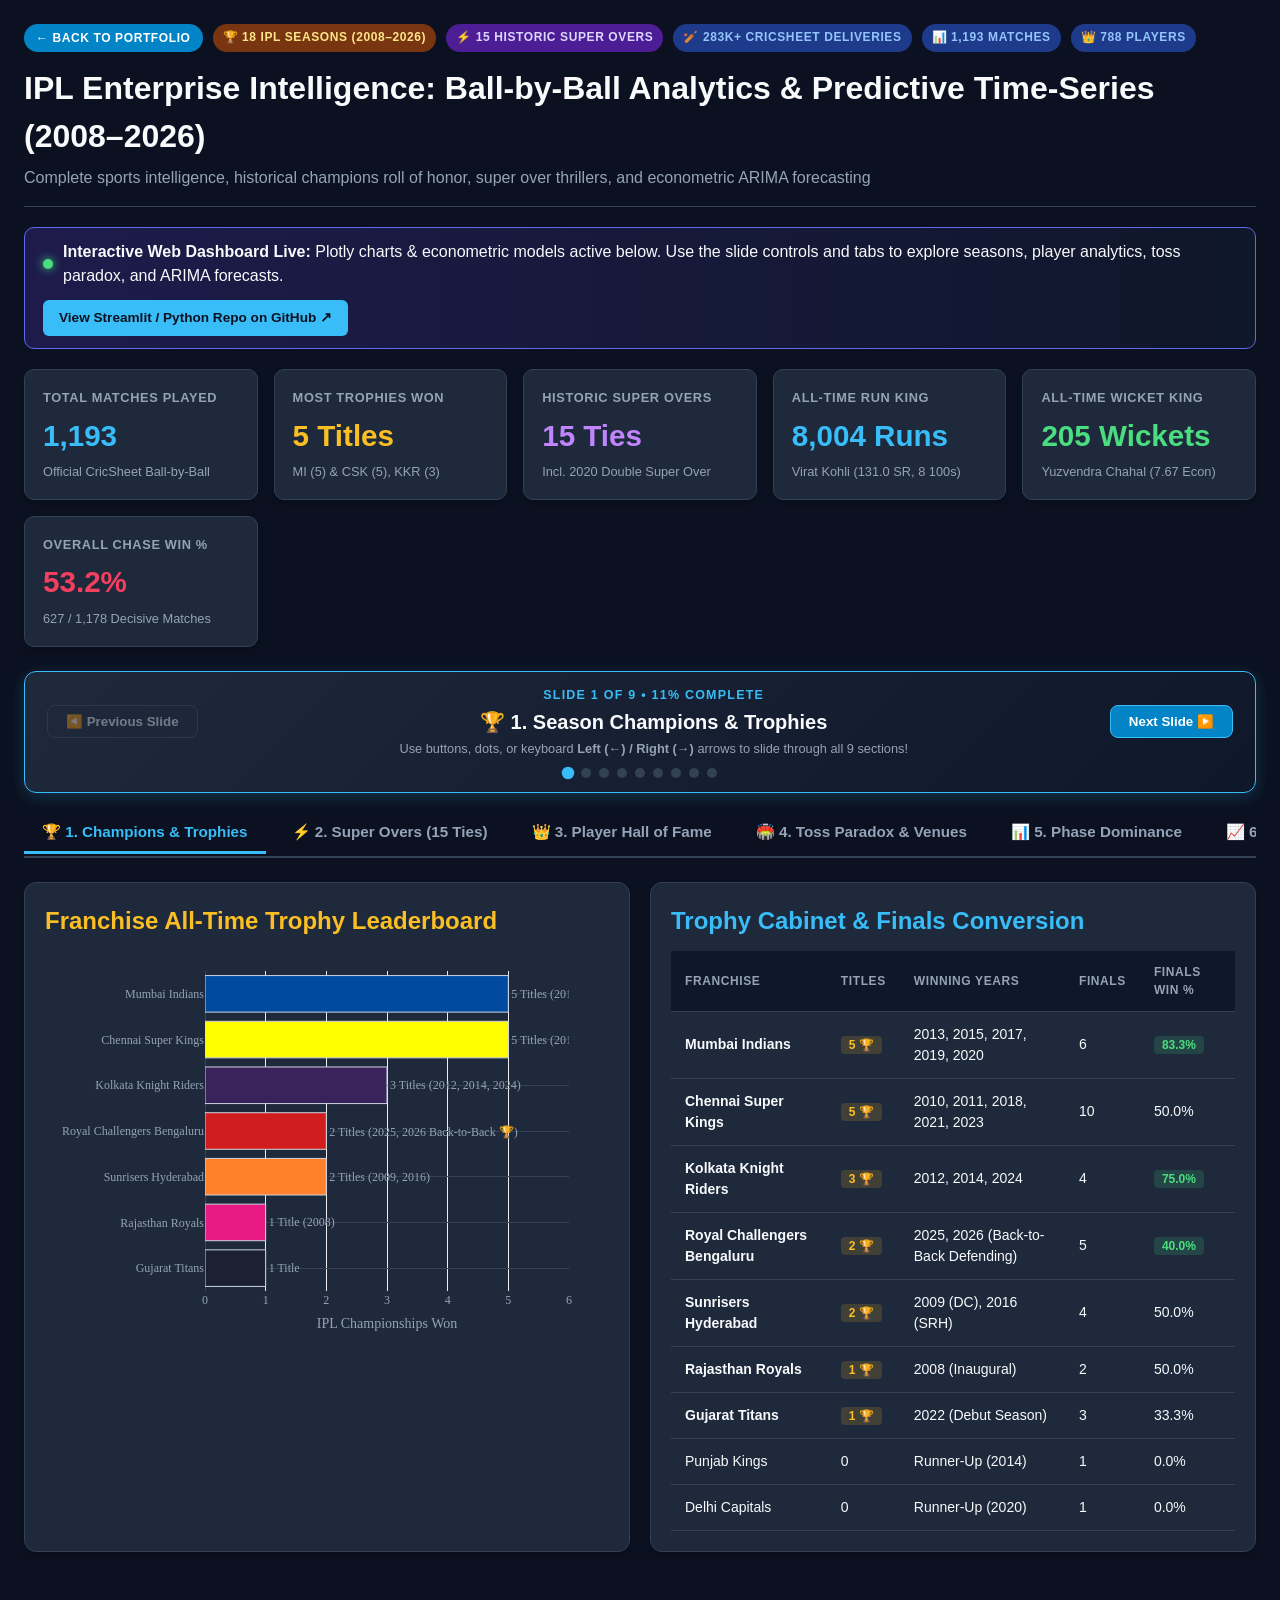
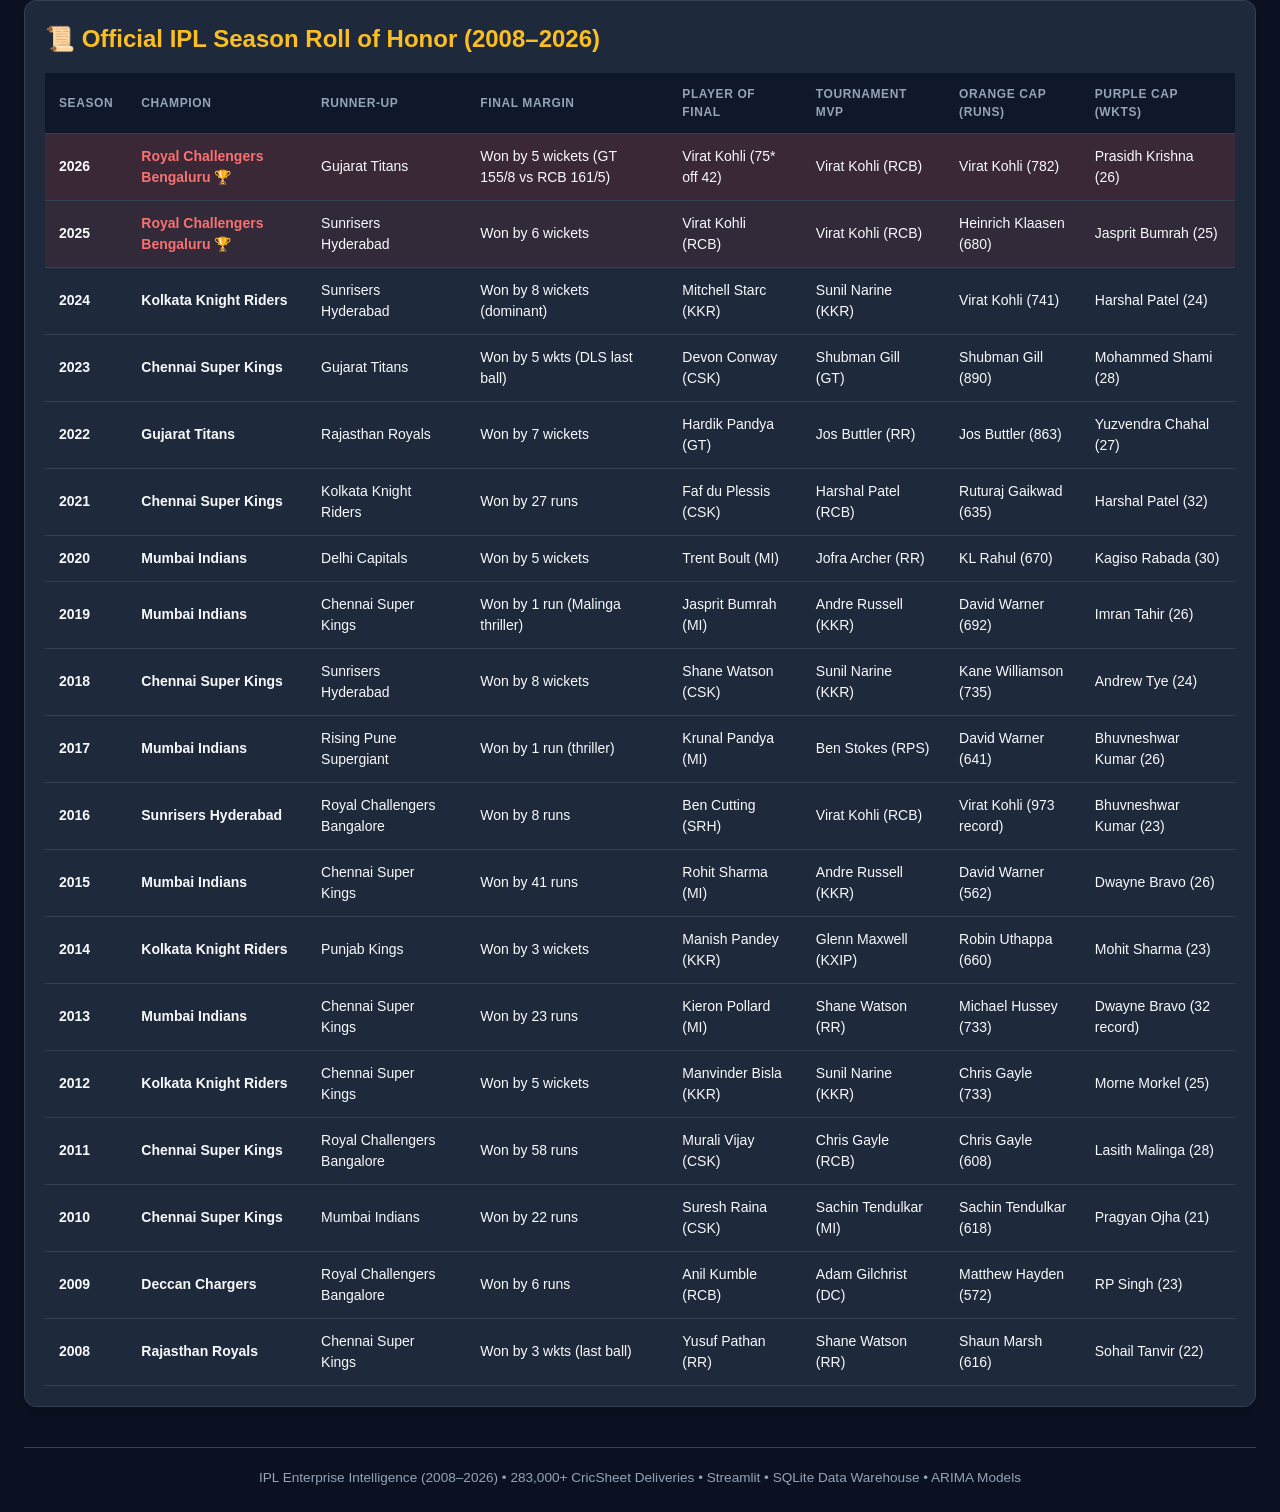
==== commit 53ab6ca9: "Fix mobile responsiveness, navigation, and IPL dashboard live links" ====
--- a/projects/ipl-analytics/index.html
+++ b/projects/ipl-analytics/index.html
@@ -220,6 +220,38 @@
             padding: 20px;
             box-shadow: 0 4px 6px -1px rgba(0, 0, 0, 0.2);
             margin-bottom: 24px;
+            overflow-x: auto;
+            -webkit-overflow-scrolling: touch;
+        }
+
+        @media (max-width: 768px) {
+            body {
+                padding: 12px;
+            }
+            h1 {
+                font-size: 1.35rem;
+            }
+            .subtitle {
+                font-size: 0.85rem;
+            }
+            .kpi-val {
+                font-size: 1.45rem;
+            }
+            .card-box {
+                padding: 14px;
+            }
+            .tab-btn {
+                padding: 8px 12px;
+                font-size: 0.85rem;
+            }
+            .live-bar {
+                flex-direction: column;
+                align-items: flex-start;
+            }
+            .live-bar a {
+                width: 100%;
+                text-align: center;
+            }
         }
 
         /* Champions & Super Over Cards */
@@ -255,6 +287,7 @@
             font-size: 0.875rem;
             text-align: left;
             margin-top: 10px;
+            min-width: 480px;
         }
 
         th, td {
@@ -317,12 +350,13 @@
             <p class="subtitle">Complete sports intelligence, historical champions roll of honor, super over thrillers, and econometric ARIMA forecasting</p>
         </header>
 
-        <!-- Live Server Status Bar -->
+        <!-- Live Interactive Web Dashboard Bar -->
         <div class="live-bar">
-            <div>
-                <strong>🚀 Streamlit Live Server:</strong> Running on <code>http://localhost:8501</code> with full interactivity, SQL studio, and dynamic dropdowns.
-            </div>
-            <a href="http://localhost:8501" target="_blank">Open Live Streamlit Dashboard ↗</a>
+            <div style="display: flex; align-items: center; gap: 10px;">
+                <span style="display: inline-block; width: 10px; height: 10px; border-radius: 50%; background: #4ade80; box-shadow: 0 0 10px #4ade80; flex-shrink: 0;"></span>
+                <span><strong>Interactive Web Dashboard Live:</strong> Plotly charts &amp; econometric models active below. Use the slide controls and tabs to explore seasons, player analytics, toss paradox, and ARIMA forecasts.</span>
+            </div>
+            <a href="https://github.com/ank-pal/ipl-timeseries-analytics" target="_blank" rel="noopener">View Streamlit / Python Repo on GitHub ↗</a>
         </div>
 
         <!-- Global Master KPIs -->
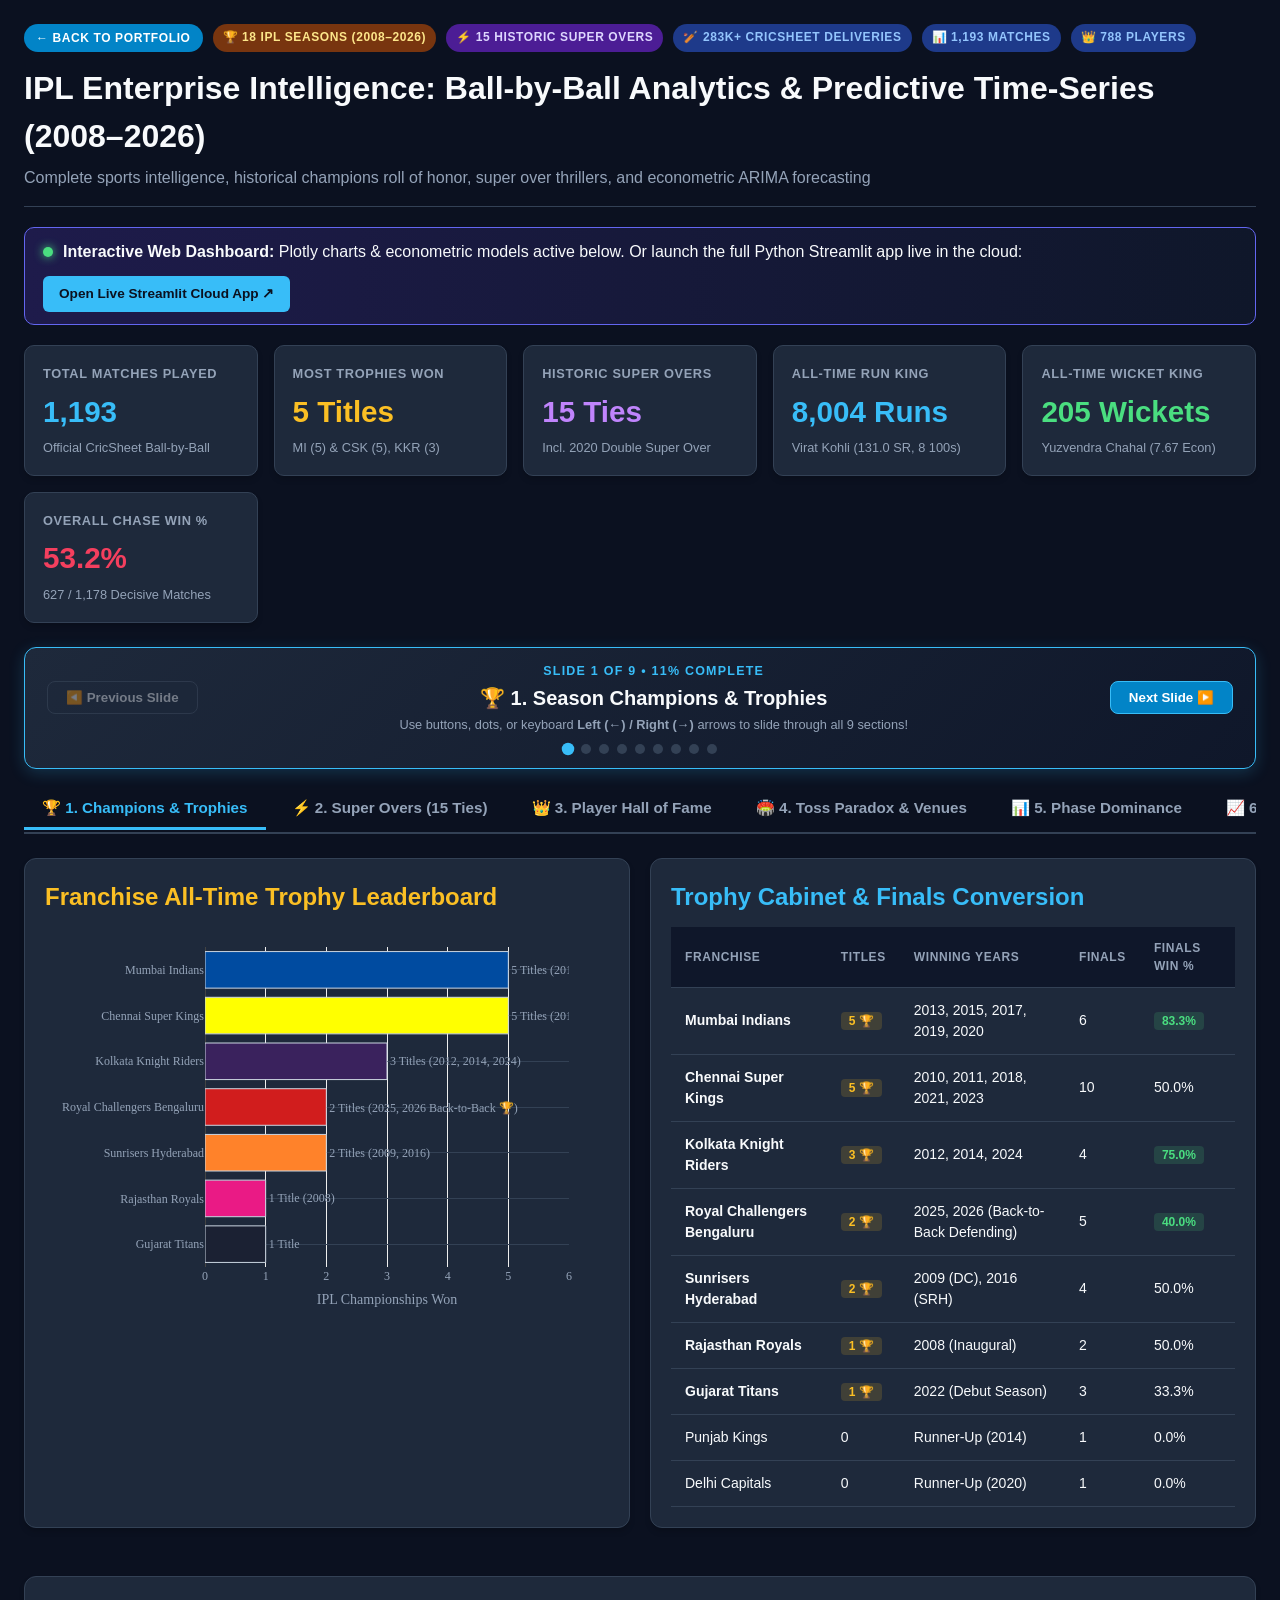
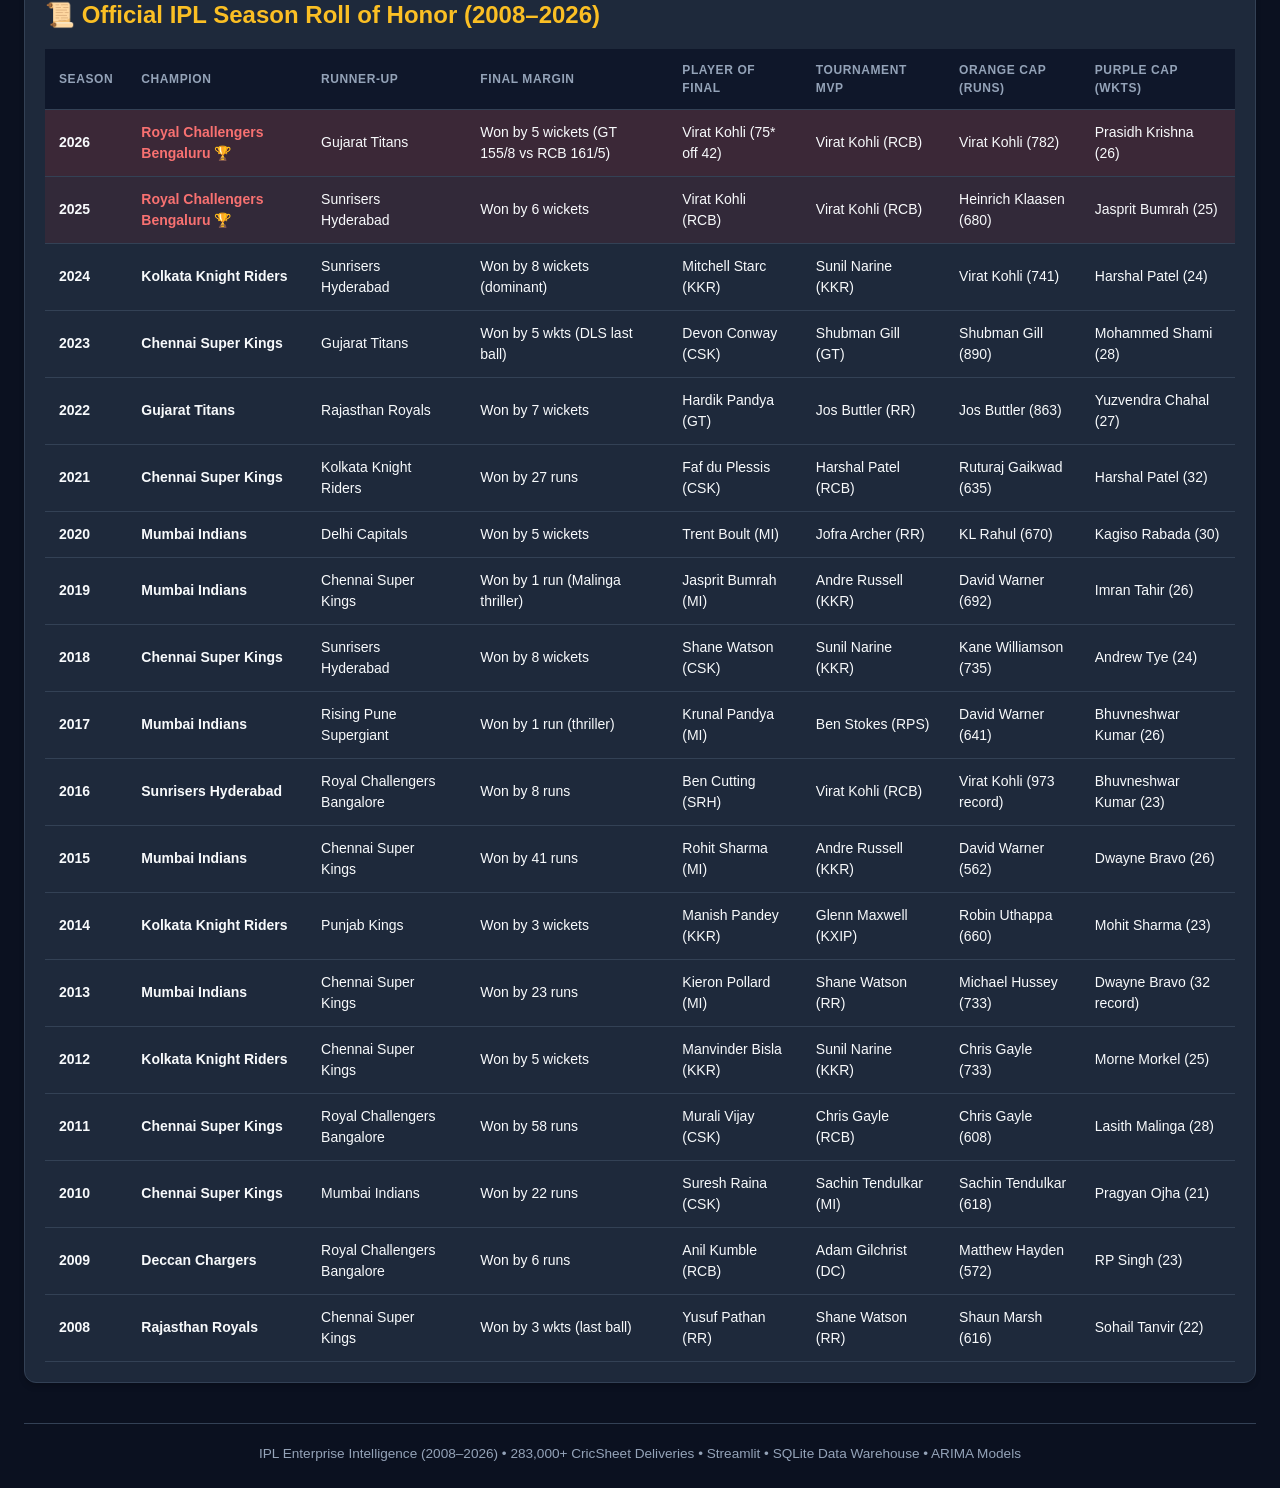
==== commit d4183366: "Link live Streamlit Cloud URL across portfolio and showcase" ====
--- a/projects/ipl-analytics/index.html
+++ b/projects/ipl-analytics/index.html
@@ -354,9 +354,9 @@
         <div class="live-bar">
             <div style="display: flex; align-items: center; gap: 10px;">
                 <span style="display: inline-block; width: 10px; height: 10px; border-radius: 50%; background: #4ade80; box-shadow: 0 0 10px #4ade80; flex-shrink: 0;"></span>
-                <span><strong>Interactive Web Dashboard Live:</strong> Plotly charts &amp; econometric models active below. Use the slide controls and tabs to explore seasons, player analytics, toss paradox, and ARIMA forecasts.</span>
-            </div>
-            <a href="https://github.com/ank-pal/ipl-timeseries-analytics" target="_blank" rel="noopener">View Streamlit / Python Repo on GitHub ↗</a>
+                <span><strong>Interactive Web Dashboard:</strong> Plotly charts &amp; econometric models active below. Or launch the full Python Streamlit app live in the cloud:</span>
+            </div>
+            <a href="https://ankur-pal-ipl-analytics.streamlit.app/" target="_blank" rel="noopener">Open Live Streamlit Cloud App ↗</a>
         </div>
 
         <!-- Global Master KPIs -->
